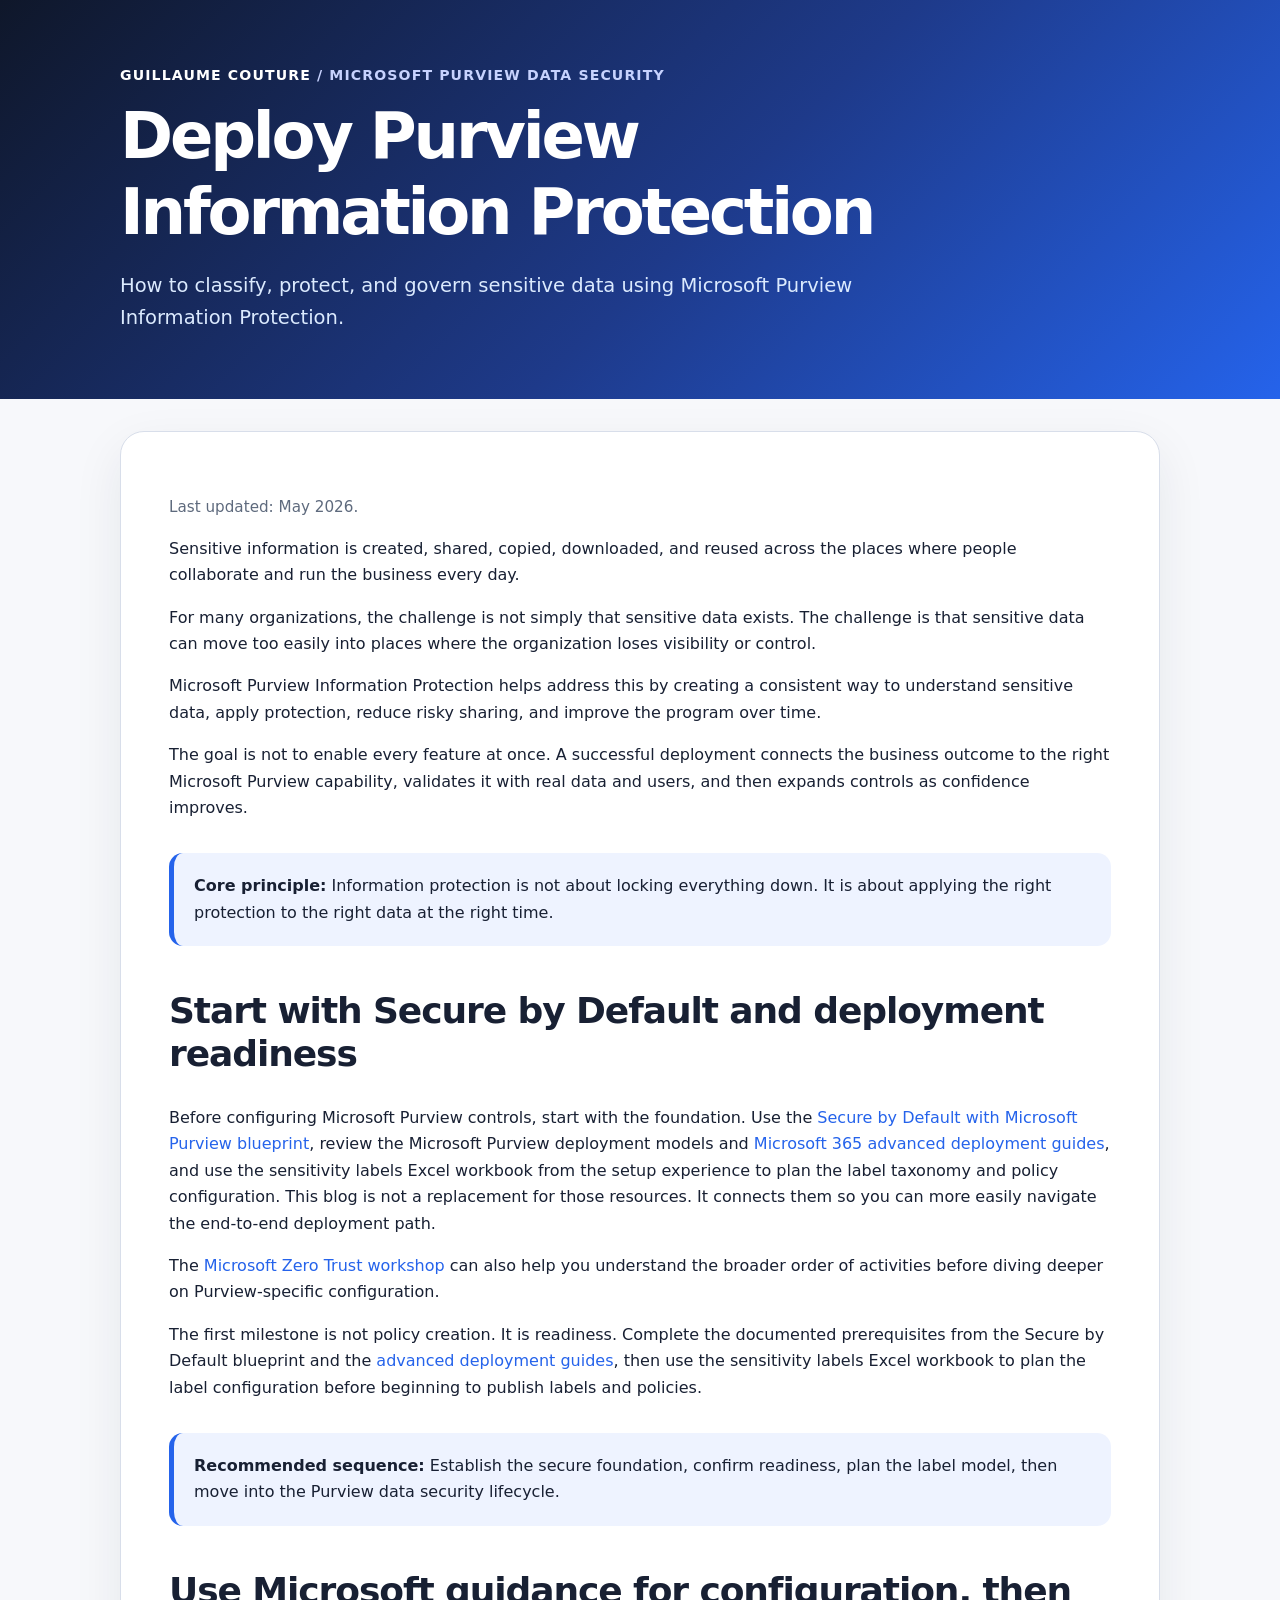
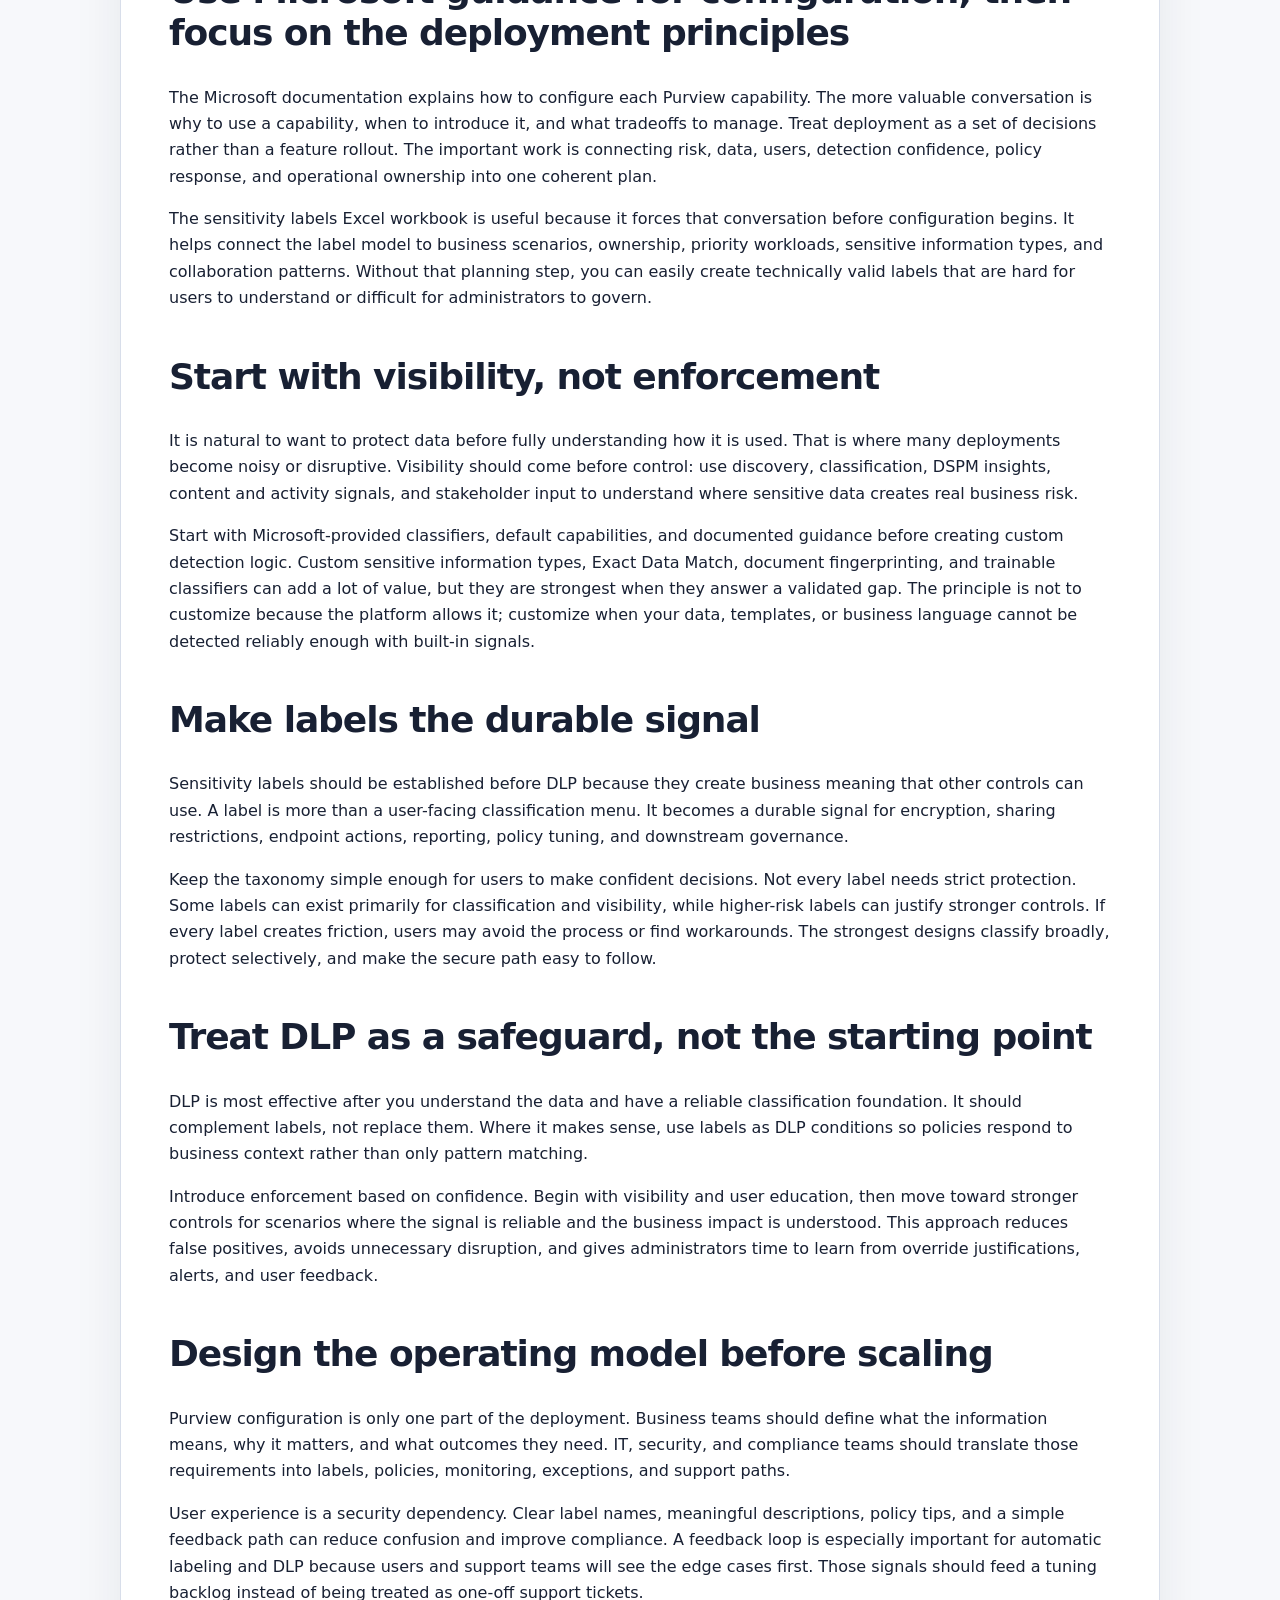
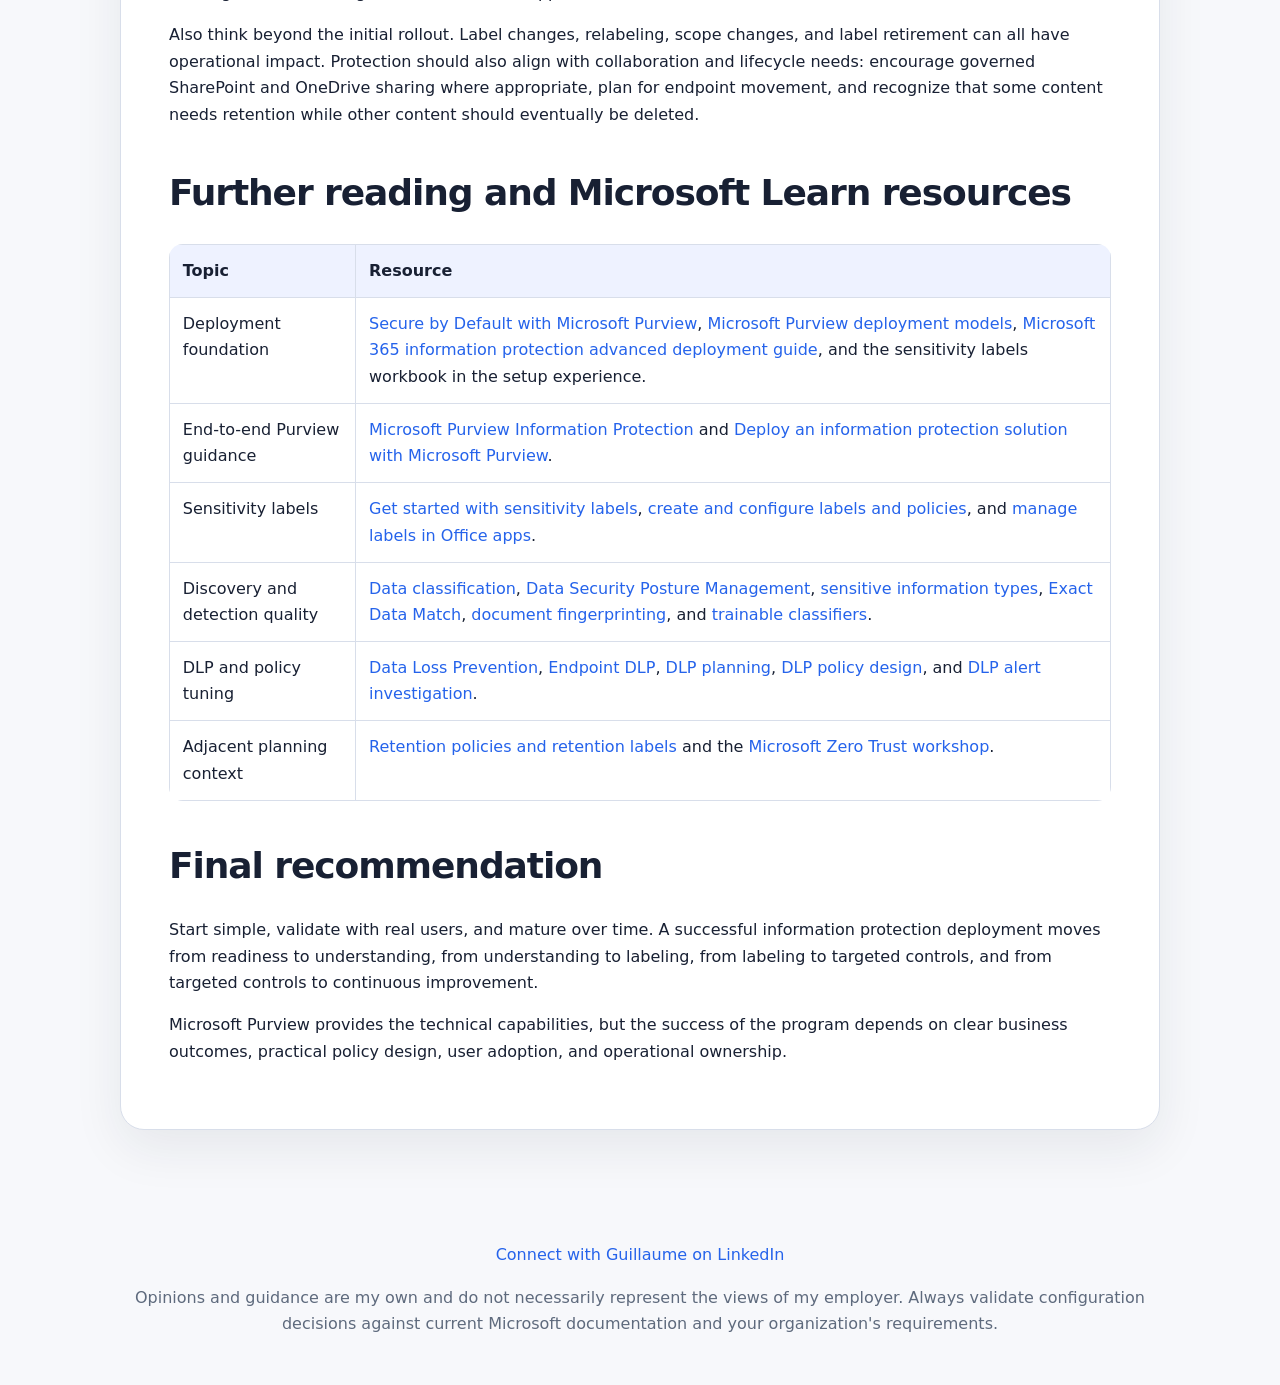
==== posts/deploying-microsoft-purview-information-protection.html @ 08bbe101 "Remove unclear Purview scenario section Co-authored-by: Copilot <223556219+Copilot@users.noreply.git" ====
<!doctype html>
<html lang="en">
  <head>
    <meta charset="utf-8">
    <meta name="viewport" content="width=device-width, initial-scale=1">
    <title>Deploy Purview Information Protection</title>
    <meta name="description" content="How to classify, protect, and govern sensitive data using Microsoft Purview Information Protection.">
    <link rel="stylesheet" href="../assets/site.css">
    <script defer src="../assets/site.js"></script>
    <script type="text/javascript">
      (function(c,l,a,r,i,t,y){
        c[a]=c[a]||function(){(c[a].q=c[a].q||[]).push(arguments)};
        t=l.createElement(r);t.async=1;t.src="https://www.clarity.ms/tag/"+i;
        y=l.getElementsByTagName(r)[0];y.parentNode.insertBefore(t,y);
      })(window, document, "clarity", "script", "wrkumwq9sa");
    </script>
  </head>
  <body>
    <header class="site-header">
      <div class="wrap">
        <p class="eyebrow"><a href="../index.html">Guillaume Couture</a> / Microsoft Purview Data Security</p>
        <h1>Deploy Purview Information Protection</h1>
        <p class="lead">How to classify, protect, and govern sensitive data using Microsoft Purview Information Protection.</p>
      </div>
    </header>

    <main class="main">
      <article class="wrap article">
        <p class="meta">Last updated: May 2026.</p>

        <p>Sensitive information is created, shared, copied, downloaded, and reused across the places where people collaborate and run the business every day.</p>

        <p>For many organizations, the challenge is not simply that sensitive data exists. The challenge is that sensitive data can move too easily into places where the organization loses visibility or control.</p>

        <p>Microsoft Purview Information Protection helps address this by creating a consistent way to understand sensitive data, apply protection, reduce risky sharing, and improve the program over time.</p>

        <p>The goal is not to enable every feature at once. A successful deployment connects the business outcome to the right Microsoft Purview capability, validates it with real data and users, and then expands controls as confidence improves.</p>

        <div class="callout">
          <strong>Core principle:</strong> Information protection is not about locking everything down. It is about applying the right protection to the right data at the right time.
        </div>

        <h2>Start with Secure by Default and deployment readiness</h2>

        <p>Before configuring Microsoft Purview controls, start with the foundation. Use the <a href="https://learn.microsoft.com/en-us/purview/deploymentmodels/depmod-secure-by-default-intro">Secure by Default with Microsoft Purview blueprint</a>, review the Microsoft Purview deployment models and <a href="https://setup.microsoft.com/informationprotectionsetupguide">Microsoft 365 advanced deployment guides</a>, and use the sensitivity labels Excel workbook from the setup experience to plan the label taxonomy and policy configuration. This blog is not a replacement for those resources. It connects them so you can more easily navigate the end-to-end deployment path.</p>

        <p>The <a href="https://zerotrust.microsoft.com/">Microsoft Zero Trust workshop</a> can also help you understand the broader order of activities before diving deeper on Purview-specific configuration.</p>

        <p>The first milestone is not policy creation. It is readiness. Complete the documented prerequisites from the Secure by Default blueprint and the <a href="https://setup.microsoft.com/informationprotectionsetupguide">advanced deployment guides</a>, then use the sensitivity labels Excel workbook to plan the label configuration before beginning to publish labels and policies.</p>

        <div class="callout">
          <strong>Recommended sequence:</strong> Establish the secure foundation, confirm readiness, plan the label model, then move into the Purview data security lifecycle.
        </div>

        <h2>Use Microsoft guidance for configuration, then focus on the deployment principles</h2>

        <p>The Microsoft documentation explains how to configure each Purview capability. The more valuable conversation is why to use a capability, when to introduce it, and what tradeoffs to manage. Treat deployment as a set of decisions rather than a feature rollout. The important work is connecting risk, data, users, detection confidence, policy response, and operational ownership into one coherent plan.</p>

        <p>The sensitivity labels Excel workbook is useful because it forces that conversation before configuration begins. It helps connect the label model to business scenarios, ownership, priority workloads, sensitive information types, and collaboration patterns. Without that planning step, you can easily create technically valid labels that are hard for users to understand or difficult for administrators to govern.</p>

        <h2>Start with visibility, not enforcement</h2>

        <p>It is natural to want to protect data before fully understanding how it is used. That is where many deployments become noisy or disruptive. Visibility should come before control: use discovery, classification, DSPM insights, content and activity signals, and stakeholder input to understand where sensitive data creates real business risk.</p>

        <p>Start with Microsoft-provided classifiers, default capabilities, and documented guidance before creating custom detection logic. Custom sensitive information types, Exact Data Match, document fingerprinting, and trainable classifiers can add a lot of value, but they are strongest when they answer a validated gap. The principle is not to customize because the platform allows it; customize when your data, templates, or business language cannot be detected reliably enough with built-in signals.</p>

        <h2>Make labels the durable signal</h2>

        <p>Sensitivity labels should be established before DLP because they create business meaning that other controls can use. A label is more than a user-facing classification menu. It becomes a durable signal for encryption, sharing restrictions, endpoint actions, reporting, policy tuning, and downstream governance.</p>

        <p>Keep the taxonomy simple enough for users to make confident decisions. Not every label needs strict protection. Some labels can exist primarily for classification and visibility, while higher-risk labels can justify stronger controls. If every label creates friction, users may avoid the process or find workarounds. The strongest designs classify broadly, protect selectively, and make the secure path easy to follow.</p>

        <h2>Treat DLP as a safeguard, not the starting point</h2>

        <p>DLP is most effective after you understand the data and have a reliable classification foundation. It should complement labels, not replace them. Where it makes sense, use labels as DLP conditions so policies respond to business context rather than only pattern matching.</p>

        <p>Introduce enforcement based on confidence. Begin with visibility and user education, then move toward stronger controls for scenarios where the signal is reliable and the business impact is understood. This approach reduces false positives, avoids unnecessary disruption, and gives administrators time to learn from override justifications, alerts, and user feedback.</p>

        <h2>Design the operating model before scaling</h2>

        <p>Purview configuration is only one part of the deployment. Business teams should define what the information means, why it matters, and what outcomes they need. IT, security, and compliance teams should translate those requirements into labels, policies, monitoring, exceptions, and support paths.</p>

        <p>User experience is a security dependency. Clear label names, meaningful descriptions, policy tips, and a simple feedback path can reduce confusion and improve compliance. A feedback loop is especially important for automatic labeling and DLP because users and support teams will see the edge cases first. Those signals should feed a tuning backlog instead of being treated as one-off support tickets.</p>

        <p>Also think beyond the initial rollout. Label changes, relabeling, scope changes, and label retirement can all have operational impact. Protection should also align with collaboration and lifecycle needs: encourage governed SharePoint and OneDrive sharing where appropriate, plan for endpoint movement, and recognize that some content needs retention while other content should eventually be deleted.</p>

        <h2>Further reading and Microsoft Learn resources</h2>

        <table>
          <thead>
            <tr>
              <th>Topic</th>
              <th>Resource</th>
            </tr>
          </thead>
          <tbody>
            <tr>
              <td>Deployment foundation</td>
              <td><a href="https://learn.microsoft.com/en-us/purview/deploymentmodels/depmod-secure-by-default-intro">Secure by Default with Microsoft Purview</a>, <a href="https://learn.microsoft.com/en-us/purview/deploymentmodels/">Microsoft Purview deployment models</a>, <a href="https://setup.microsoft.com/informationprotectionsetupguide">Microsoft 365 information protection advanced deployment guide</a>, and the sensitivity labels workbook in the setup experience.</td>
            </tr>
            <tr>
              <td>End-to-end Purview guidance</td>
              <td><a href="https://learn.microsoft.com/en-us/purview/information-protection">Microsoft Purview Information Protection</a> and <a href="https://learn.microsoft.com/en-us/purview/information-protection-solution">Deploy an information protection solution with Microsoft Purview</a>.</td>
            </tr>
            <tr>
              <td>Sensitivity labels</td>
              <td><a href="https://learn.microsoft.com/en-us/purview/get-started-with-sensitivity-labels">Get started with sensitivity labels</a>, <a href="https://learn.microsoft.com/en-us/purview/create-sensitivity-labels">create and configure labels and policies</a>, and <a href="https://learn.microsoft.com/en-us/purview/sensitivity-labels-office-apps">manage labels in Office apps</a>.</td>
            </tr>
            <tr>
              <td>Discovery and detection quality</td>
              <td><a href="https://learn.microsoft.com/en-us/purview/data-classification-overview">Data classification</a>, <a href="https://learn.microsoft.com/en-us/purview/data-security-posture-management-learn-about">Data Security Posture Management</a>, <a href="https://learn.microsoft.com/en-us/purview/sit-sensitive-information-type-learn-about">sensitive information types</a>, <a href="https://learn.microsoft.com/en-us/purview/sit-learn-about-exact-data-match-based-sits">Exact Data Match</a>, <a href="https://learn.microsoft.com/en-us/purview/sit-document-fingerprinting">document fingerprinting</a>, and <a href="https://learn.microsoft.com/en-us/purview/trainable-classifiers-learn-about">trainable classifiers</a>.</td>
            </tr>
            <tr>
              <td>DLP and policy tuning</td>
              <td><a href="https://learn.microsoft.com/en-us/purview/dlp-learn-about-dlp">Data Loss Prevention</a>, <a href="https://learn.microsoft.com/en-us/purview/endpoint-dlp-learn-about">Endpoint DLP</a>, <a href="https://learn.microsoft.com/en-us/purview/dlp-overview-plan-for-dlp">DLP planning</a>, <a href="https://learn.microsoft.com/en-us/purview/dlp-policy-design">DLP policy design</a>, and <a href="https://learn.microsoft.com/en-us/purview/dlp-alert-investigation-learn">DLP alert investigation</a>.</td>
            </tr>
            <tr>
              <td>Adjacent planning context</td>
              <td><a href="https://learn.microsoft.com/en-us/purview/retention">Retention policies and retention labels</a> and the <a href="https://zerotrust.microsoft.com/">Microsoft Zero Trust workshop</a>.</td>
            </tr>
          </tbody>
        </table>

        <h2>Final recommendation</h2>

        <p>Start simple, validate with real users, and mature over time. A successful information protection deployment moves from readiness to understanding, from understanding to labeling, from labeling to targeted controls, and from targeted controls to continuous improvement.</p>

        <p>Microsoft Purview provides the technical capabilities, but the success of the program depends on clear business outcomes, practical policy design, user adoption, and operational ownership.</p>
      </article>
    </main>

    <footer class="site-footer">
      <div class="wrap">
        <p><a href="https://aka.ms/Guillaume">Connect with Guillaume on LinkedIn</a></p>
        <p>Opinions and guidance are my own and do not necessarily represent the views of my employer. Always validate configuration decisions against current Microsoft documentation and your organization's requirements.</p>
      </div>
    </footer>
  </body>
</html>
---- assets/site.css ----
:root {
  color-scheme: light;
  --bg: #f7f8fb;
  --surface: #ffffff;
  --surface-soft: #eef3ff;
  --text: #182033;
  --muted: #5e6a7d;
  --brand: #2563eb;
  --brand-dark: #1e40af;
  --border: #d8deea;
  --code: #0f172a;
  --shadow: 0 18px 50px rgba(24, 32, 51, 0.08);
}

* {
  box-sizing: border-box;
}

body {
  margin: 0;
  background: var(--bg);
  color: var(--text);
  font-family: "Segoe UI", system-ui, -apple-system, BlinkMacSystemFont, sans-serif;
  line-height: 1.65;
}

a {
  color: var(--brand);
  text-decoration: none;
}

a:hover {
  color: var(--brand-dark);
  text-decoration: underline;
}

.site-header {
  background: linear-gradient(135deg, #0f172a 0%, #1e3a8a 55%, #2563eb 100%);
  color: #ffffff;
  padding: 4rem 1.5rem;
}

.site-header a {
  color: #ffffff;
}

.wrap {
  max-width: 1040px;
  margin: 0 auto;
  width: 100%;
}

.eyebrow {
  margin: 0 0 0.75rem;
  color: #c7d2fe;
  font-size: 0.88rem;
  font-weight: 700;
  letter-spacing: 0.08em;
  text-transform: uppercase;
}

h1,
h2,
h3 {
  line-height: 1.18;
}

h1 {
  max-width: 860px;
  margin: 0;
  font-size: clamp(2.25rem, 5vw, 4.6rem);
  letter-spacing: -0.05em;
}

h2 {
  margin-top: 2.75rem;
  font-size: clamp(1.65rem, 3vw, 2.25rem);
  letter-spacing: -0.03em;
}

h3 {
  margin-top: 2rem;
  font-size: 1.3rem;
}

.lead {
  max-width: 820px;
  margin: 1.25rem 0 0;
  color: #dbeafe;
  font-size: 1.22rem;
}

.nav {
  display: flex;
  gap: 1rem;
  margin-top: 2rem;
  flex-wrap: wrap;
}

.button {
  display: inline-flex;
  align-items: center;
  border: 1px solid rgba(255, 255, 255, 0.4);
  border-radius: 999px;
  padding: 0.75rem 1rem;
  background: rgba(255, 255, 255, 0.12);
  color: #ffffff;
  font-weight: 700;
}

.main {
  padding: 2rem 1.5rem 4rem;
}

.card {
  margin: -3.25rem auto 2rem;
  padding: 2rem;
  background: var(--surface);
  border: 1px solid var(--border);
  border-radius: 24px;
  box-shadow: var(--shadow);
}

.post-card {
  display: grid;
  gap: 1rem;
}

.meta {
  color: var(--muted);
  font-size: 0.95rem;
}

.article {
  background: var(--surface);
  border: 1px solid var(--border);
  border-radius: 24px;
  box-shadow: var(--shadow);
  padding: clamp(1.25rem, 4vw, 3rem);
}

.article h1 {
  color: var(--text);
  font-size: clamp(2rem, 4vw, 3.4rem);
}

.article .lead {
  color: var(--muted);
}

.callout {
  margin: 2rem 0;
  padding: 1.25rem;
  border-left: 5px solid var(--brand);
  background: var(--surface-soft);
  border-radius: 14px;
}

table {
  width: 100%;
  border-collapse: collapse;
  margin: 1.5rem 0;
  overflow: hidden;
  border-radius: 14px;
}

th,
td {
  border: 1px solid var(--border);
  padding: 0.8rem;
  text-align: left;
  vertical-align: top;
}

th {
  background: #eef2ff;
}

code {
  color: var(--code);
  background: #eef2ff;
  border-radius: 6px;
  padding: 0.15rem 0.35rem;
}

.site-footer {
  padding: 2rem 1.5rem;
  color: var(--muted);
  text-align: center;
}

@media (max-width: 720px) {
  body {
    line-height: 1.55;
  }

  .site-header {
    padding: 2.75rem 1rem;
  }

  .main {
    padding: 1rem 0.75rem 3rem;
  }

  .article {
    border-radius: 18px;
  }

  .lead {
    font-size: 1.08rem;
  }

  .card {
    margin-top: -2rem;
    padding: 1.25rem;
  }

  table {
    display: block;
    border-collapse: separate;
    border-spacing: 0;
  }

  thead {
    display: none;
  }

  tbody,
  tr,
  th,
  td {
    display: block;
    width: 100%;
  }

  tr {
    margin: 0 0 1rem;
    border: 1px solid var(--border);
    border-radius: 14px;
    overflow: hidden;
    background: var(--surface);
  }

  td {
    border: 0;
    border-bottom: 1px solid var(--border);
    padding: 0.85rem 1rem;
  }

  td:last-child {
    border-bottom: 0;
  }

  td::before {
    display: block;
    margin-bottom: 0.3rem;
    color: var(--muted);
    content: attr(data-label);
    font-size: 0.78rem;
    font-weight: 700;
    letter-spacing: 0.04em;
    text-transform: uppercase;
  }

  td[data-label=""]::before {
    display: none;
  }
}

@media (max-width: 480px) {
  .site-header {
    padding: 2.25rem 0.9rem;
  }

  .article {
    padding: 1rem;
  }

  .callout {
    padding: 1rem;
  }

  h2 {
    margin-top: 2.1rem;
  }
}
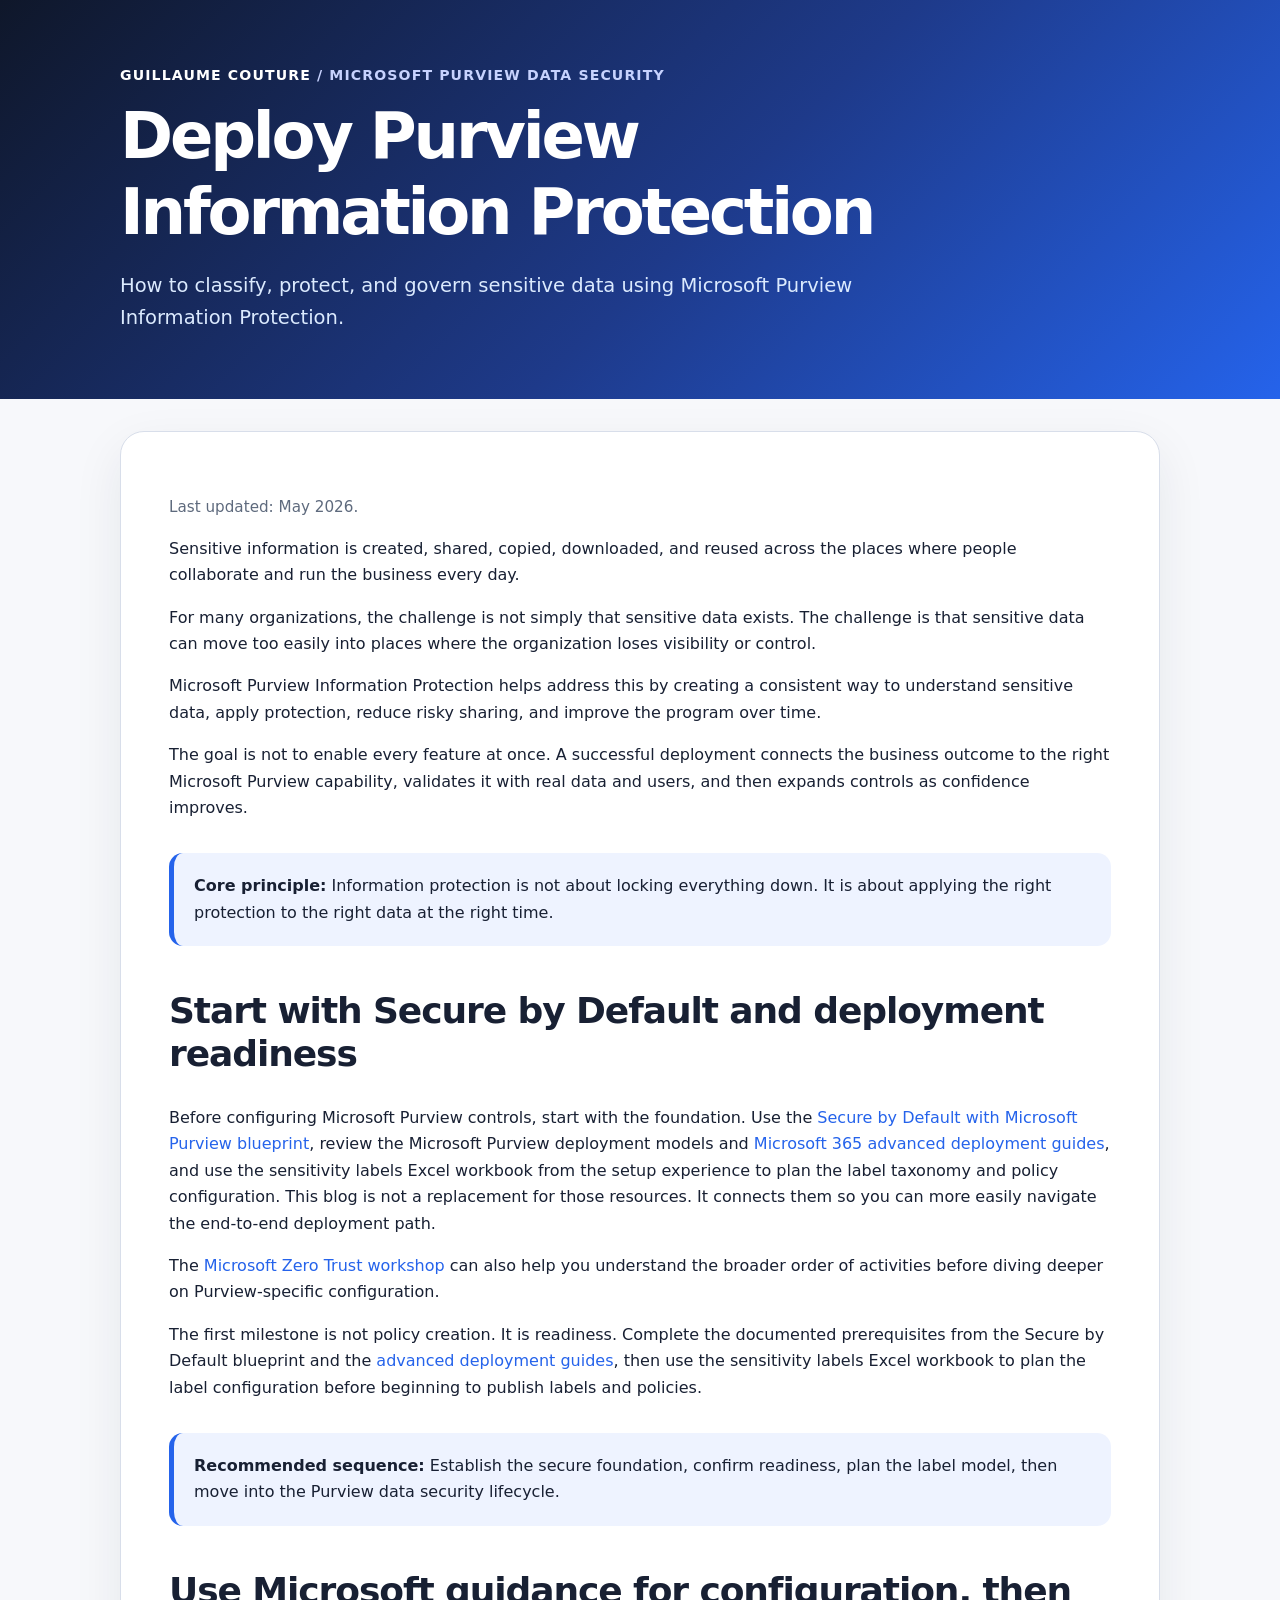
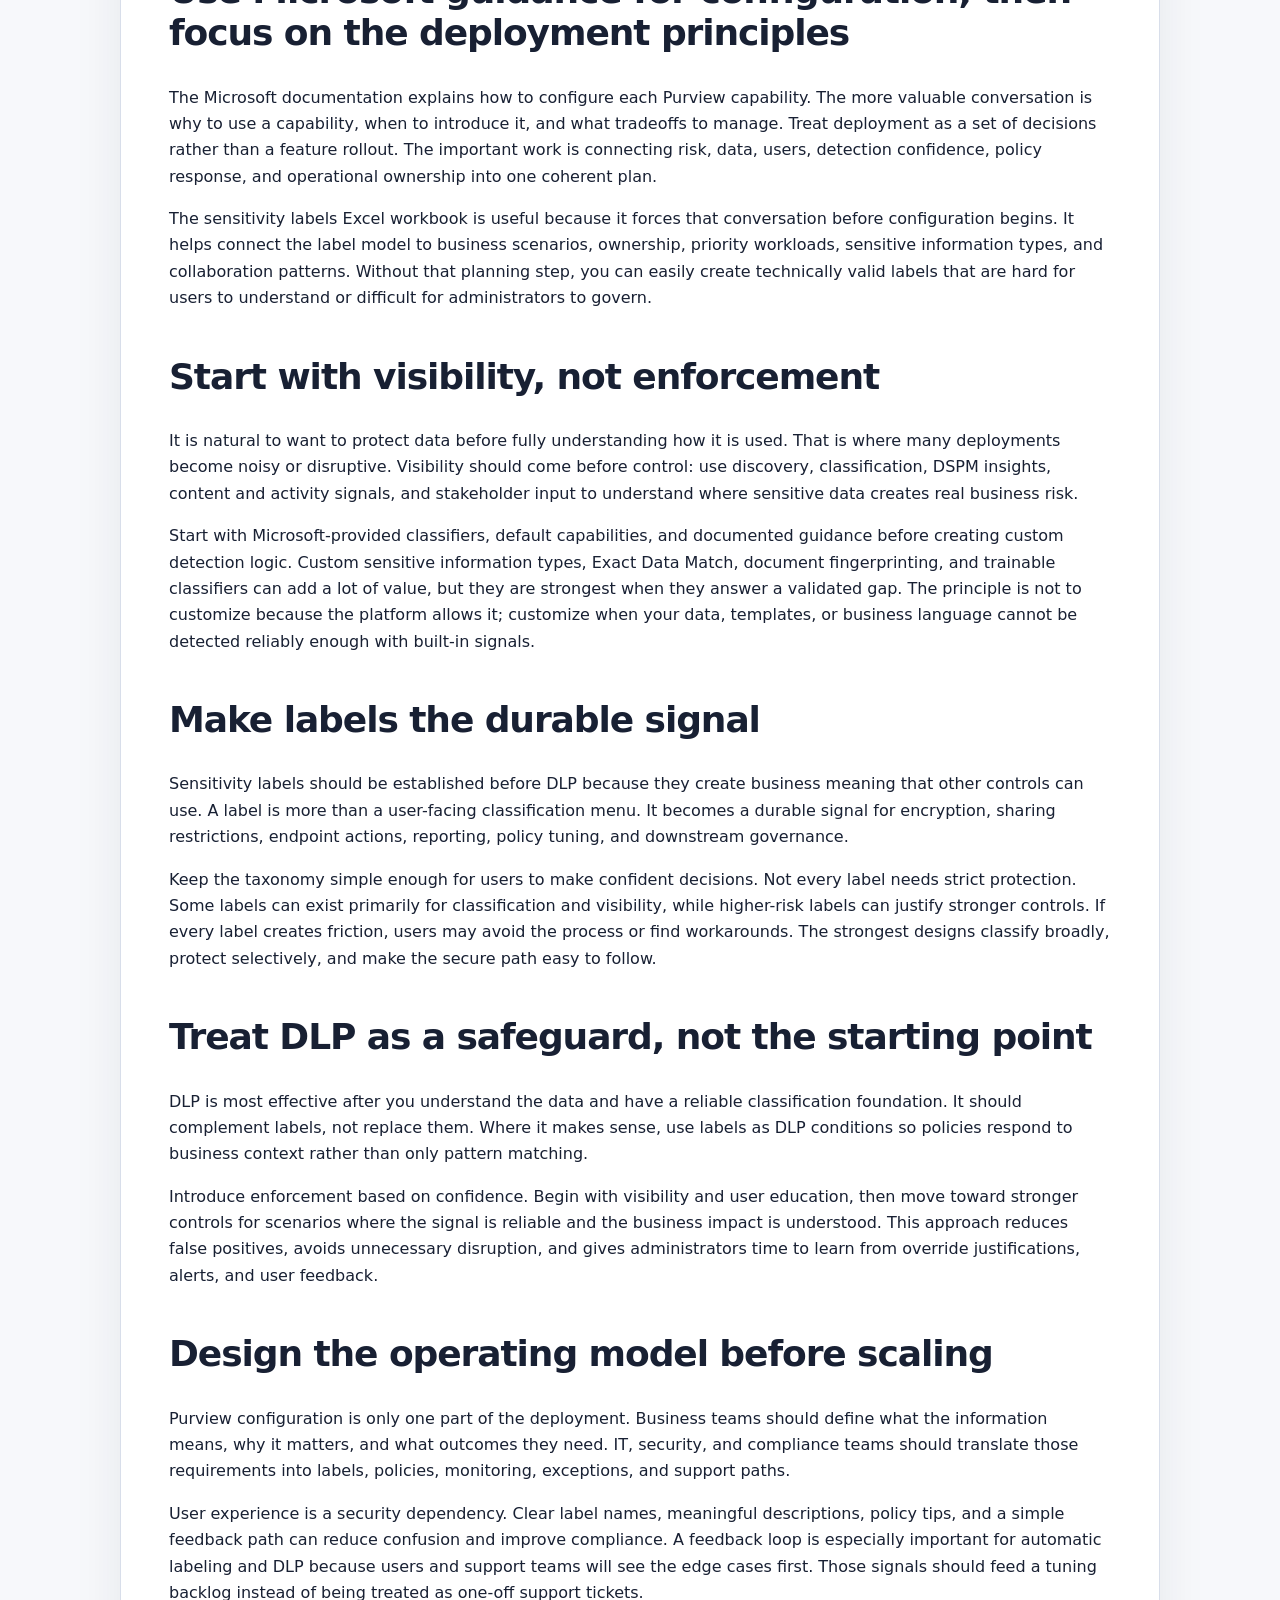
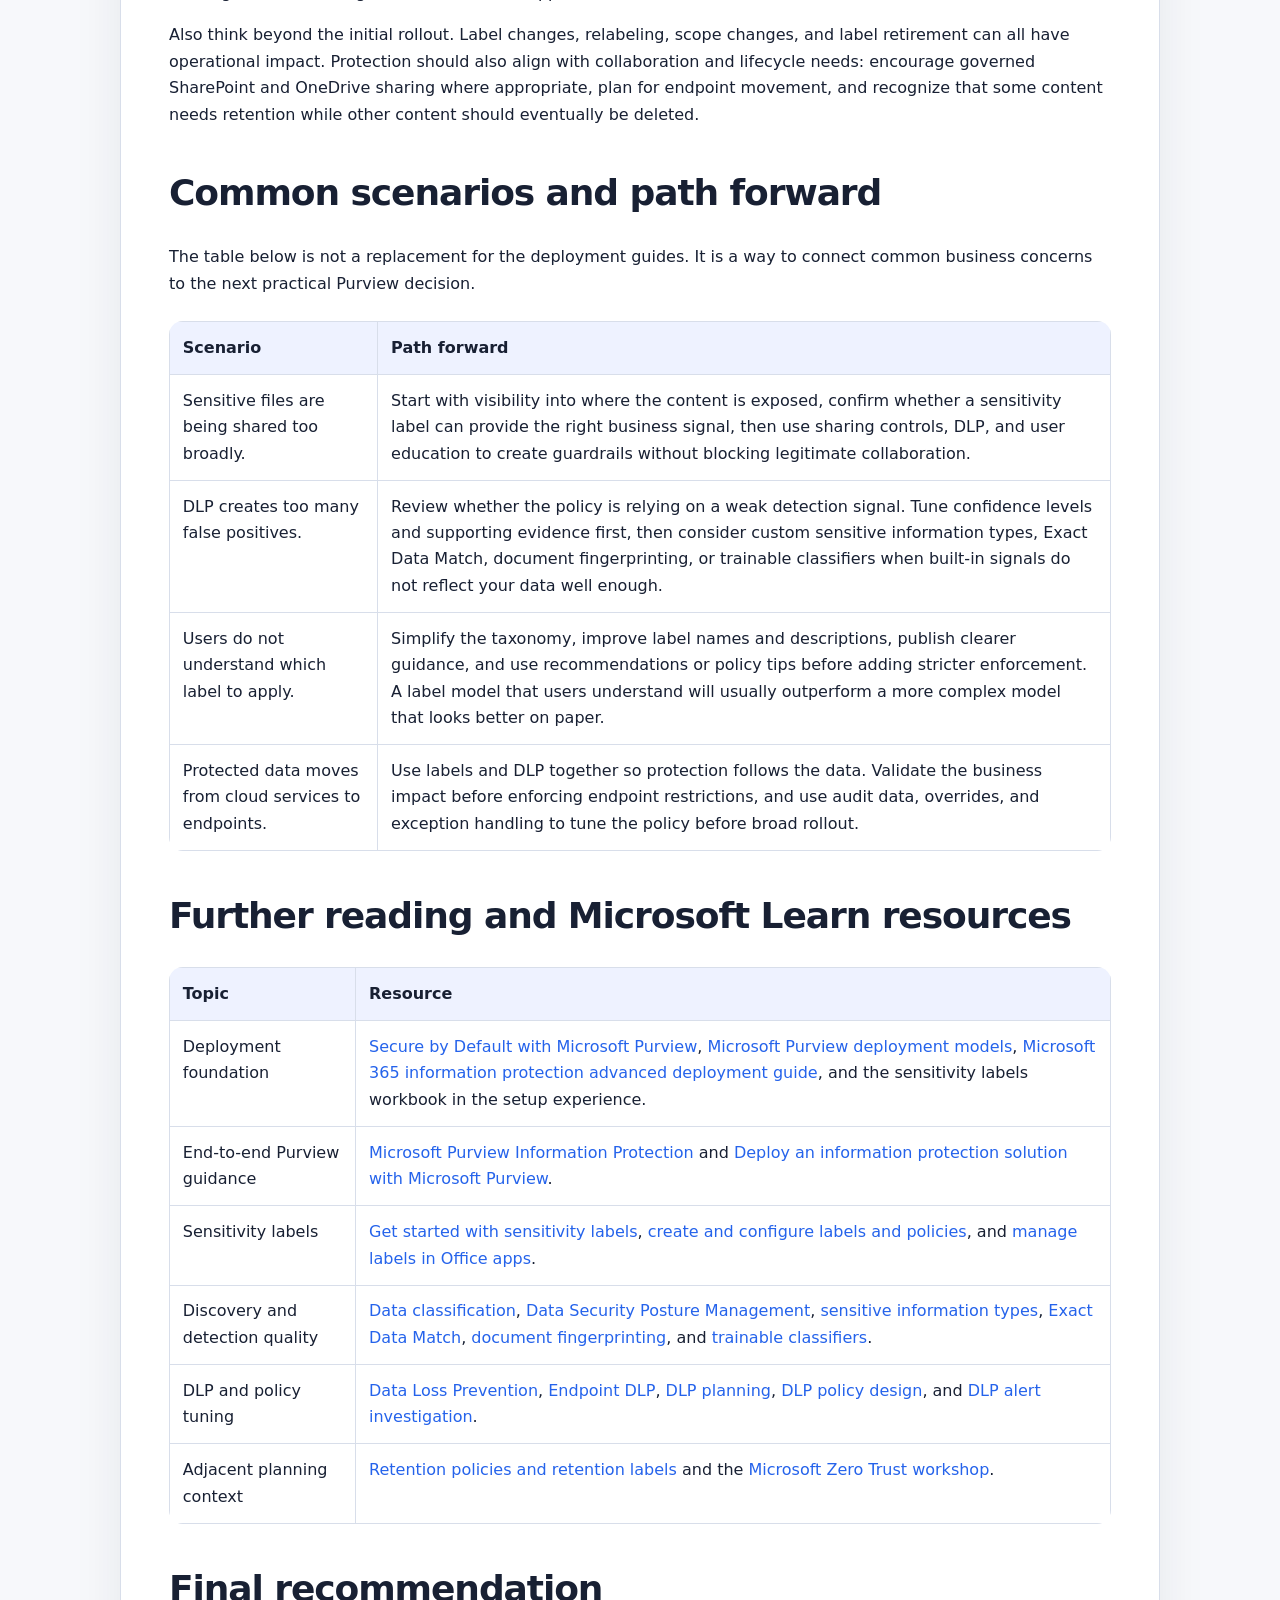
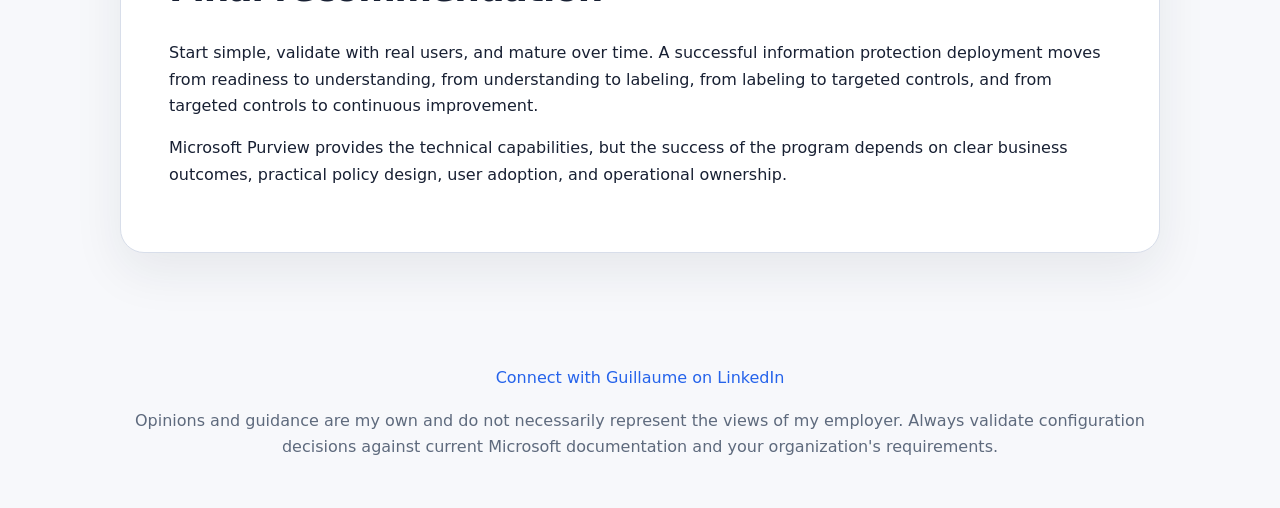
==== commit 7e299caf: "Add Purview scenario path table Co-authored-by: Copilot <223556219+Copilot@users.noreply.github.com>" ====
--- a/posts/deploying-microsoft-purview-information-protection.html
+++ b/posts/deploying-microsoft-purview-information-protection.html
@@ -84,6 +84,37 @@
 
         <p>Also think beyond the initial rollout. Label changes, relabeling, scope changes, and label retirement can all have operational impact. Protection should also align with collaboration and lifecycle needs: encourage governed SharePoint and OneDrive sharing where appropriate, plan for endpoint movement, and recognize that some content needs retention while other content should eventually be deleted.</p>
 
+        <h2>Common scenarios and path forward</h2>
+
+        <p>The table below is not a replacement for the deployment guides. It is a way to connect common business concerns to the next practical Purview decision.</p>
+
+        <table>
+          <thead>
+            <tr>
+              <th>Scenario</th>
+              <th>Path forward</th>
+            </tr>
+          </thead>
+          <tbody>
+            <tr>
+              <td>Sensitive files are being shared too broadly.</td>
+              <td>Start with visibility into where the content is exposed, confirm whether a sensitivity label can provide the right business signal, then use sharing controls, DLP, and user education to create guardrails without blocking legitimate collaboration.</td>
+            </tr>
+            <tr>
+              <td>DLP creates too many false positives.</td>
+              <td>Review whether the policy is relying on a weak detection signal. Tune confidence levels and supporting evidence first, then consider custom sensitive information types, Exact Data Match, document fingerprinting, or trainable classifiers when built-in signals do not reflect your data well enough.</td>
+            </tr>
+            <tr>
+              <td>Users do not understand which label to apply.</td>
+              <td>Simplify the taxonomy, improve label names and descriptions, publish clearer guidance, and use recommendations or policy tips before adding stricter enforcement. A label model that users understand will usually outperform a more complex model that looks better on paper.</td>
+            </tr>
+            <tr>
+              <td>Protected data moves from cloud services to endpoints.</td>
+              <td>Use labels and DLP together so protection follows the data. Validate the business impact before enforcing endpoint restrictions, and use audit data, overrides, and exception handling to tune the policy before broad rollout.</td>
+            </tr>
+          </tbody>
+        </table>
+
         <h2>Further reading and Microsoft Learn resources</h2>
 
         <table>
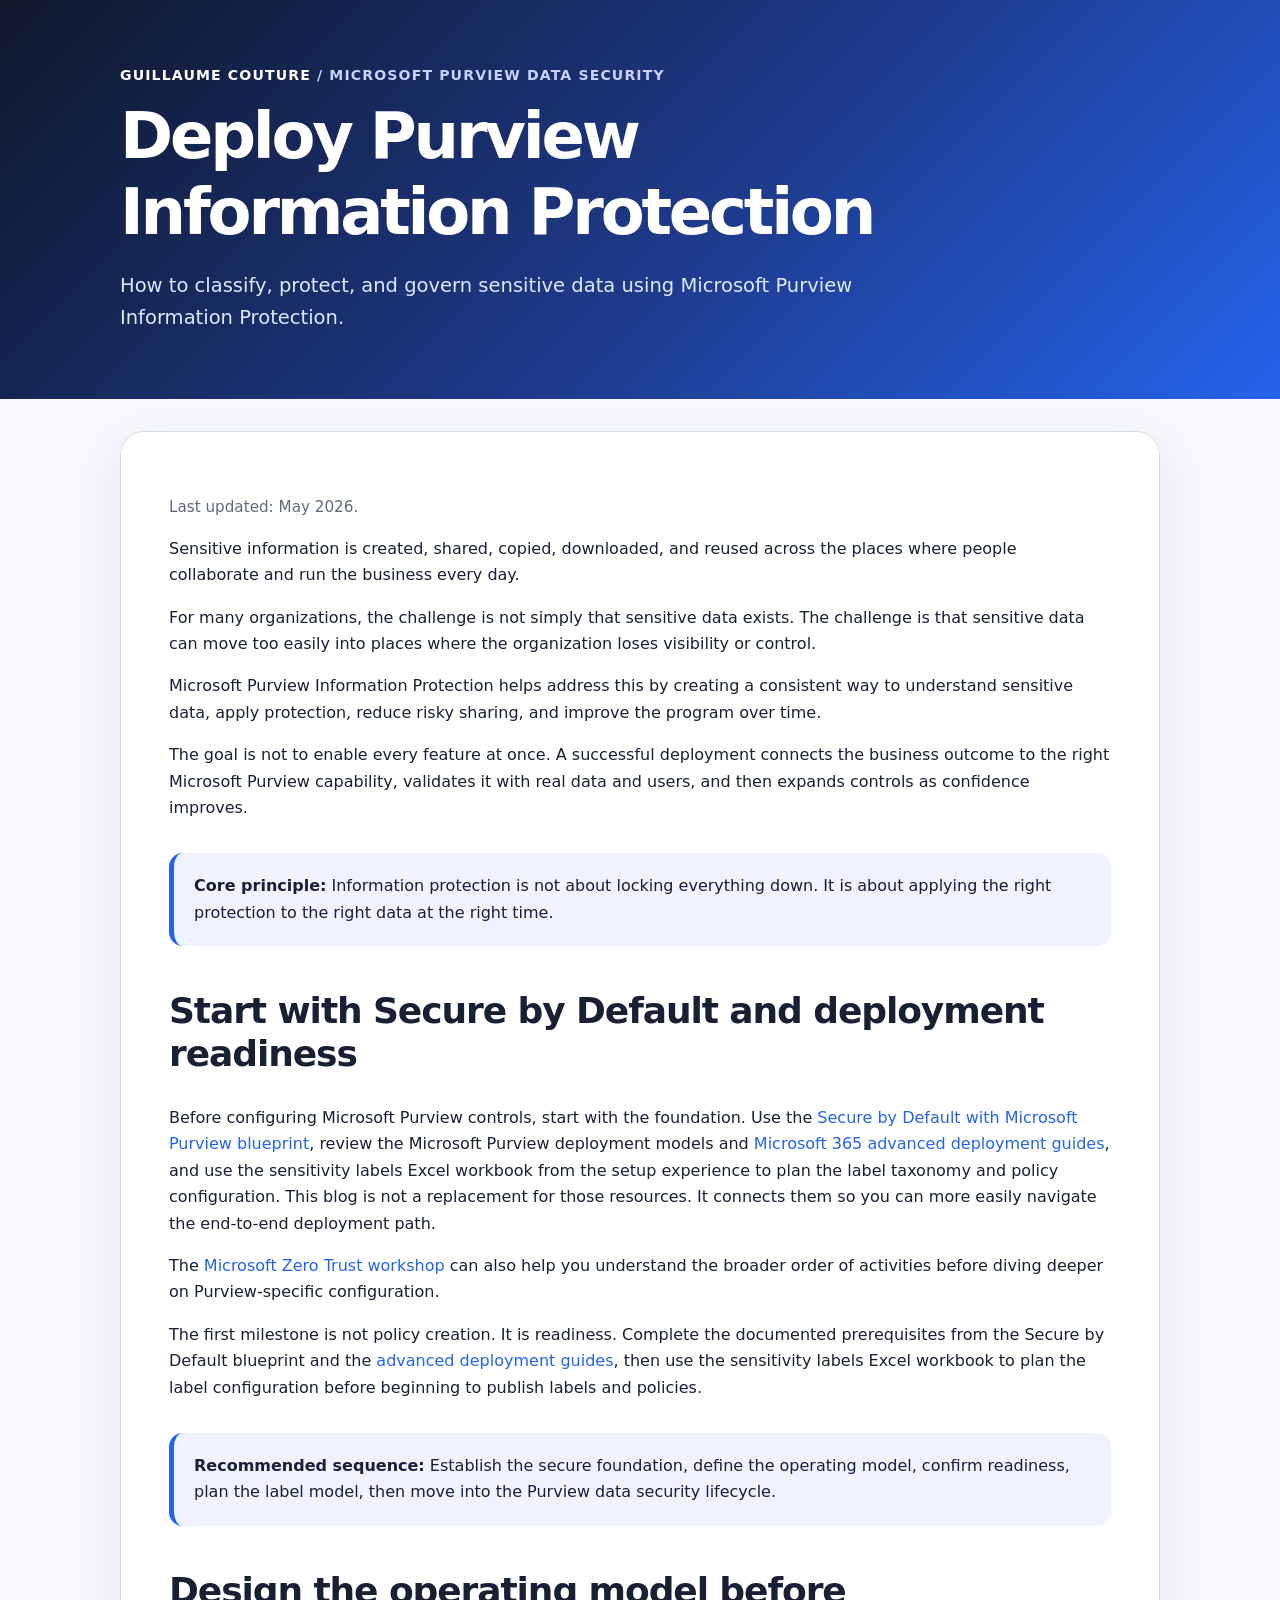
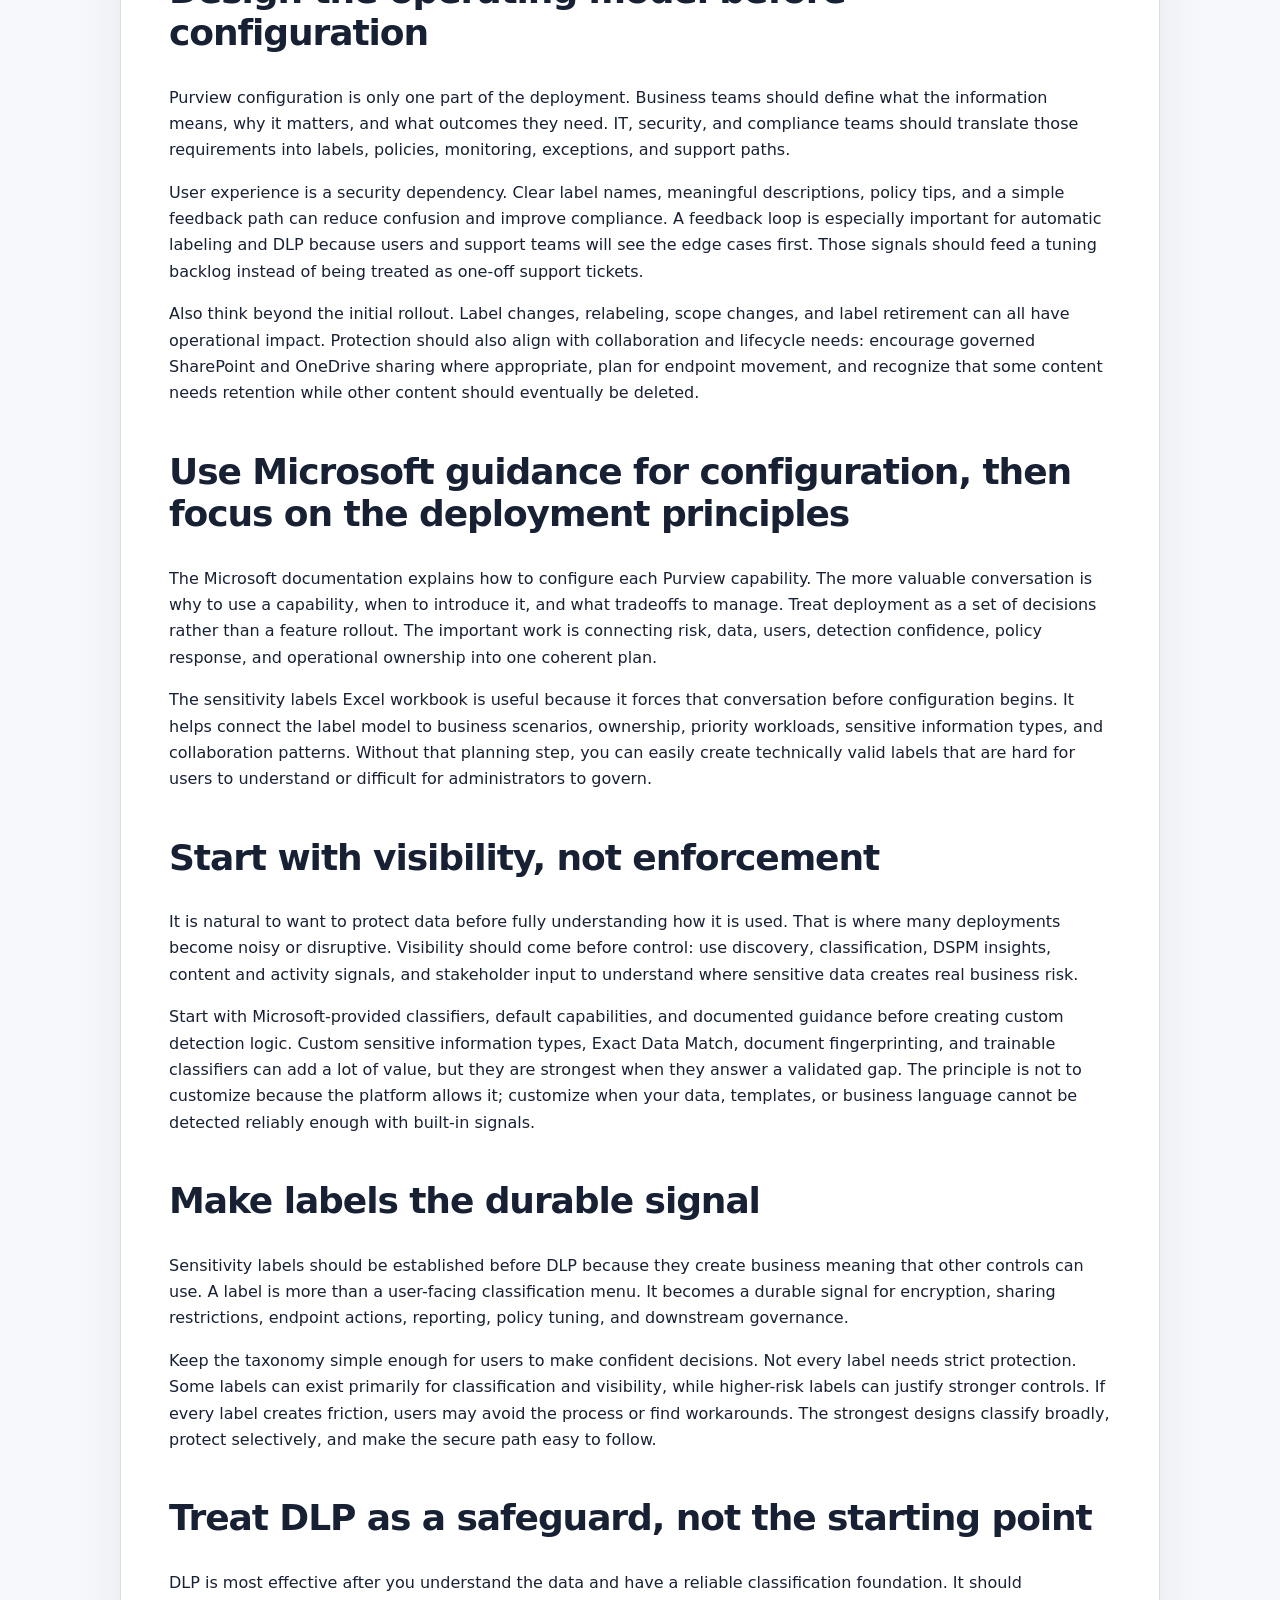
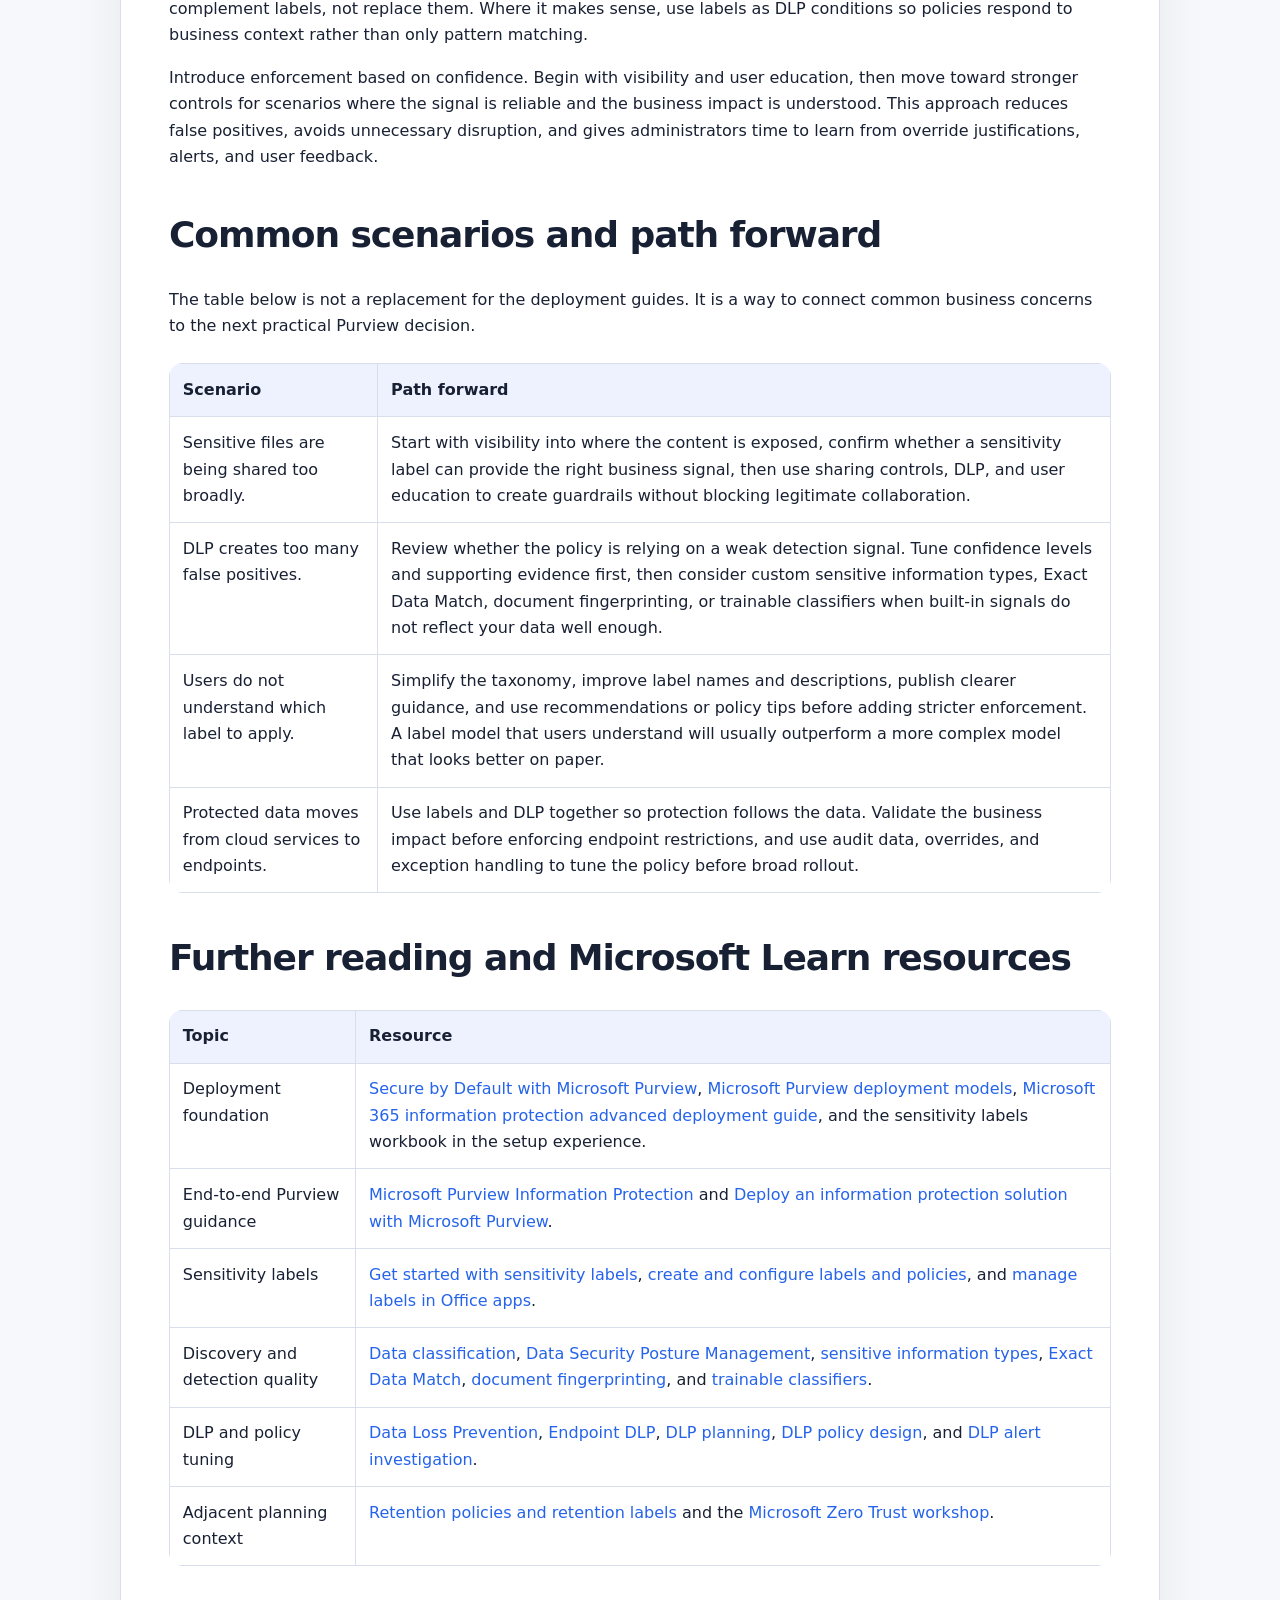
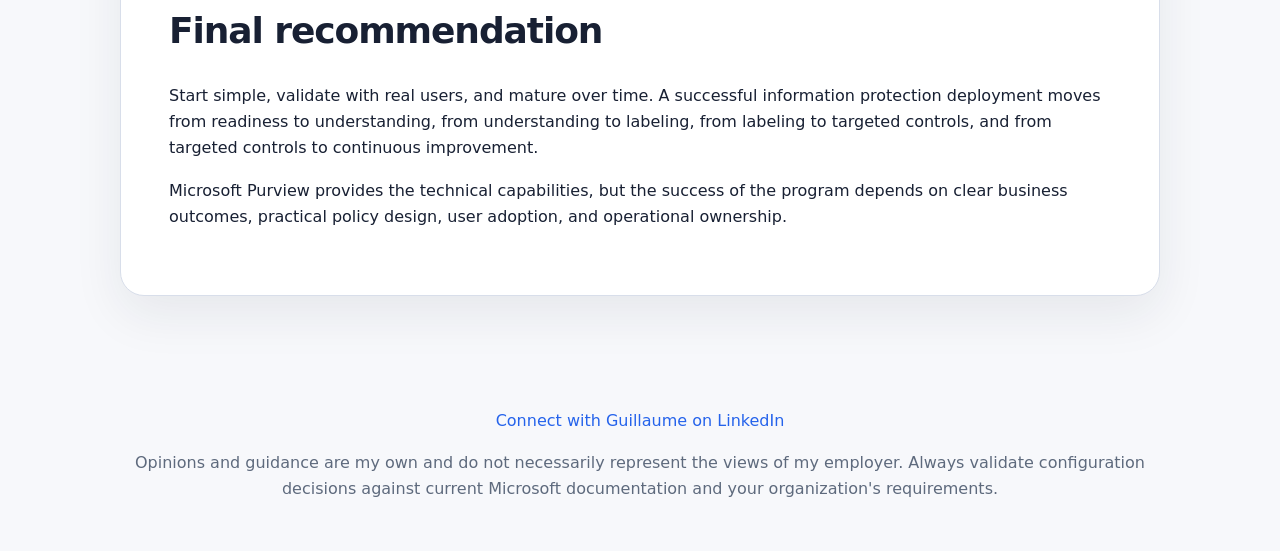
==== commit abf929a6: "Move Purview operating model earlier Co-authored-by: Copilot <223556219+Copilot@users.noreply.github" ====
--- a/posts/deploying-microsoft-purview-information-protection.html
+++ b/posts/deploying-microsoft-purview-information-protection.html
@@ -49,8 +49,16 @@
         <p>The first milestone is not policy creation. It is readiness. Complete the documented prerequisites from the Secure by Default blueprint and the <a href="https://setup.microsoft.com/informationprotectionsetupguide">advanced deployment guides</a>, then use the sensitivity labels Excel workbook to plan the label configuration before beginning to publish labels and policies.</p>
 
         <div class="callout">
-          <strong>Recommended sequence:</strong> Establish the secure foundation, confirm readiness, plan the label model, then move into the Purview data security lifecycle.
+          <strong>Recommended sequence:</strong> Establish the secure foundation, define the operating model, confirm readiness, plan the label model, then move into the Purview data security lifecycle.
         </div>
+
+        <h2>Design the operating model before configuration</h2>
+
+        <p>Purview configuration is only one part of the deployment. Business teams should define what the information means, why it matters, and what outcomes they need. IT, security, and compliance teams should translate those requirements into labels, policies, monitoring, exceptions, and support paths.</p>
+
+        <p>User experience is a security dependency. Clear label names, meaningful descriptions, policy tips, and a simple feedback path can reduce confusion and improve compliance. A feedback loop is especially important for automatic labeling and DLP because users and support teams will see the edge cases first. Those signals should feed a tuning backlog instead of being treated as one-off support tickets.</p>
+
+        <p>Also think beyond the initial rollout. Label changes, relabeling, scope changes, and label retirement can all have operational impact. Protection should also align with collaboration and lifecycle needs: encourage governed SharePoint and OneDrive sharing where appropriate, plan for endpoint movement, and recognize that some content needs retention while other content should eventually be deleted.</p>
 
         <h2>Use Microsoft guidance for configuration, then focus on the deployment principles</h2>
 
@@ -75,14 +83,6 @@
         <p>DLP is most effective after you understand the data and have a reliable classification foundation. It should complement labels, not replace them. Where it makes sense, use labels as DLP conditions so policies respond to business context rather than only pattern matching.</p>
 
         <p>Introduce enforcement based on confidence. Begin with visibility and user education, then move toward stronger controls for scenarios where the signal is reliable and the business impact is understood. This approach reduces false positives, avoids unnecessary disruption, and gives administrators time to learn from override justifications, alerts, and user feedback.</p>
-
-        <h2>Design the operating model before scaling</h2>
-
-        <p>Purview configuration is only one part of the deployment. Business teams should define what the information means, why it matters, and what outcomes they need. IT, security, and compliance teams should translate those requirements into labels, policies, monitoring, exceptions, and support paths.</p>
-
-        <p>User experience is a security dependency. Clear label names, meaningful descriptions, policy tips, and a simple feedback path can reduce confusion and improve compliance. A feedback loop is especially important for automatic labeling and DLP because users and support teams will see the edge cases first. Those signals should feed a tuning backlog instead of being treated as one-off support tickets.</p>
-
-        <p>Also think beyond the initial rollout. Label changes, relabeling, scope changes, and label retirement can all have operational impact. Protection should also align with collaboration and lifecycle needs: encourage governed SharePoint and OneDrive sharing where appropriate, plan for endpoint movement, and recognize that some content needs retention while other content should eventually be deleted.</p>
 
         <h2>Common scenarios and path forward</h2>
 
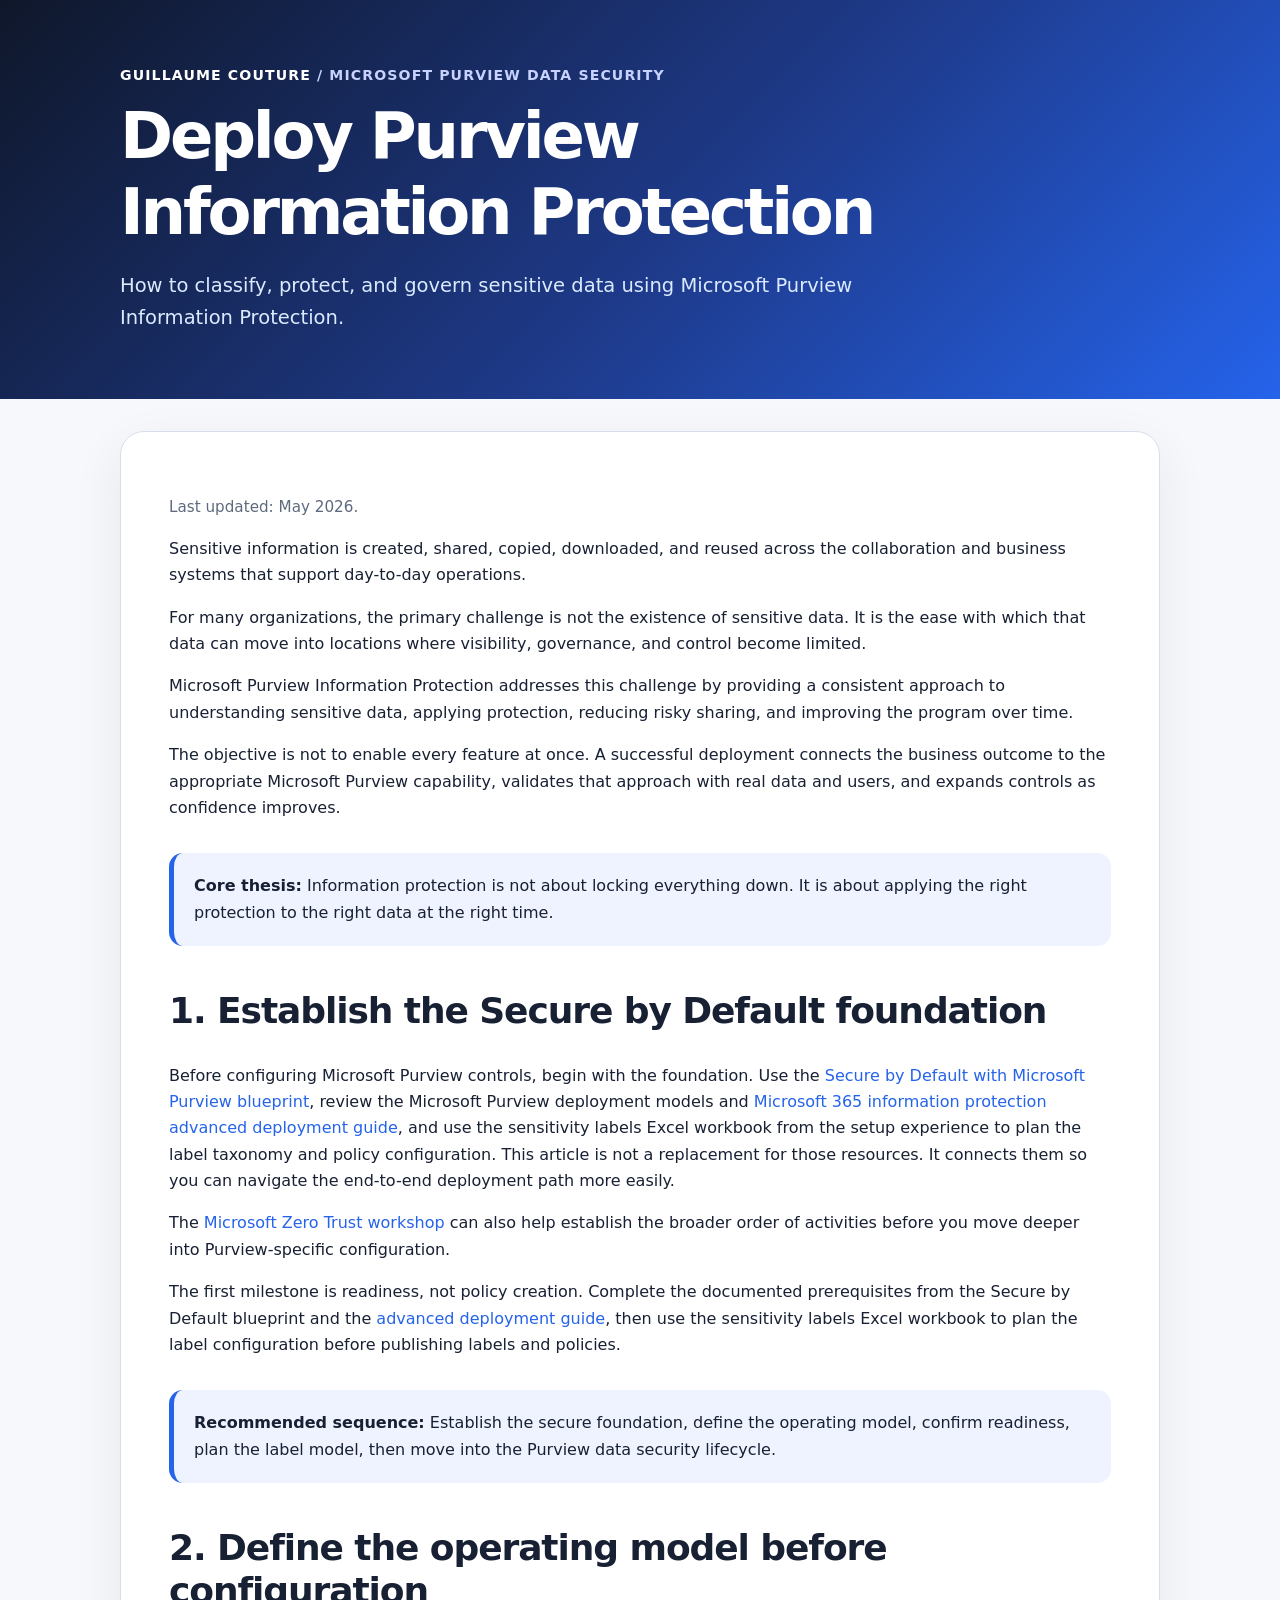
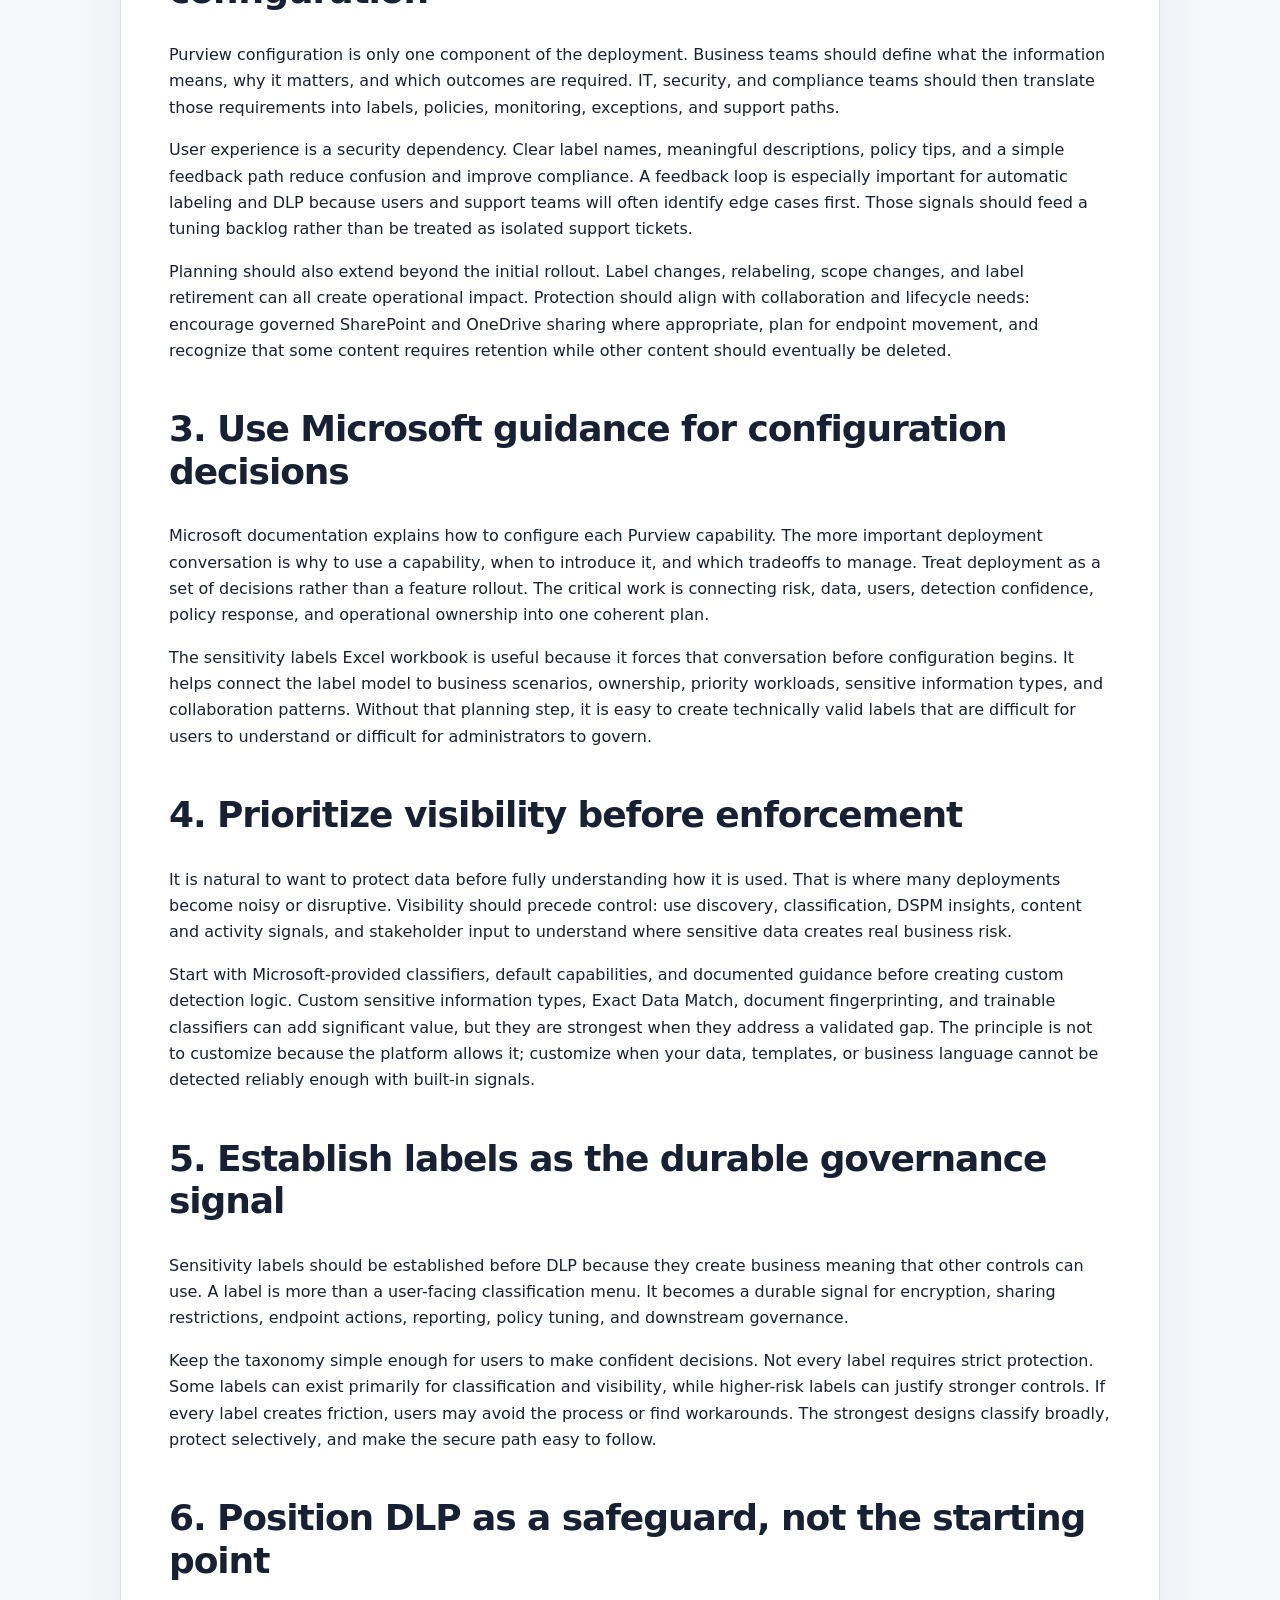
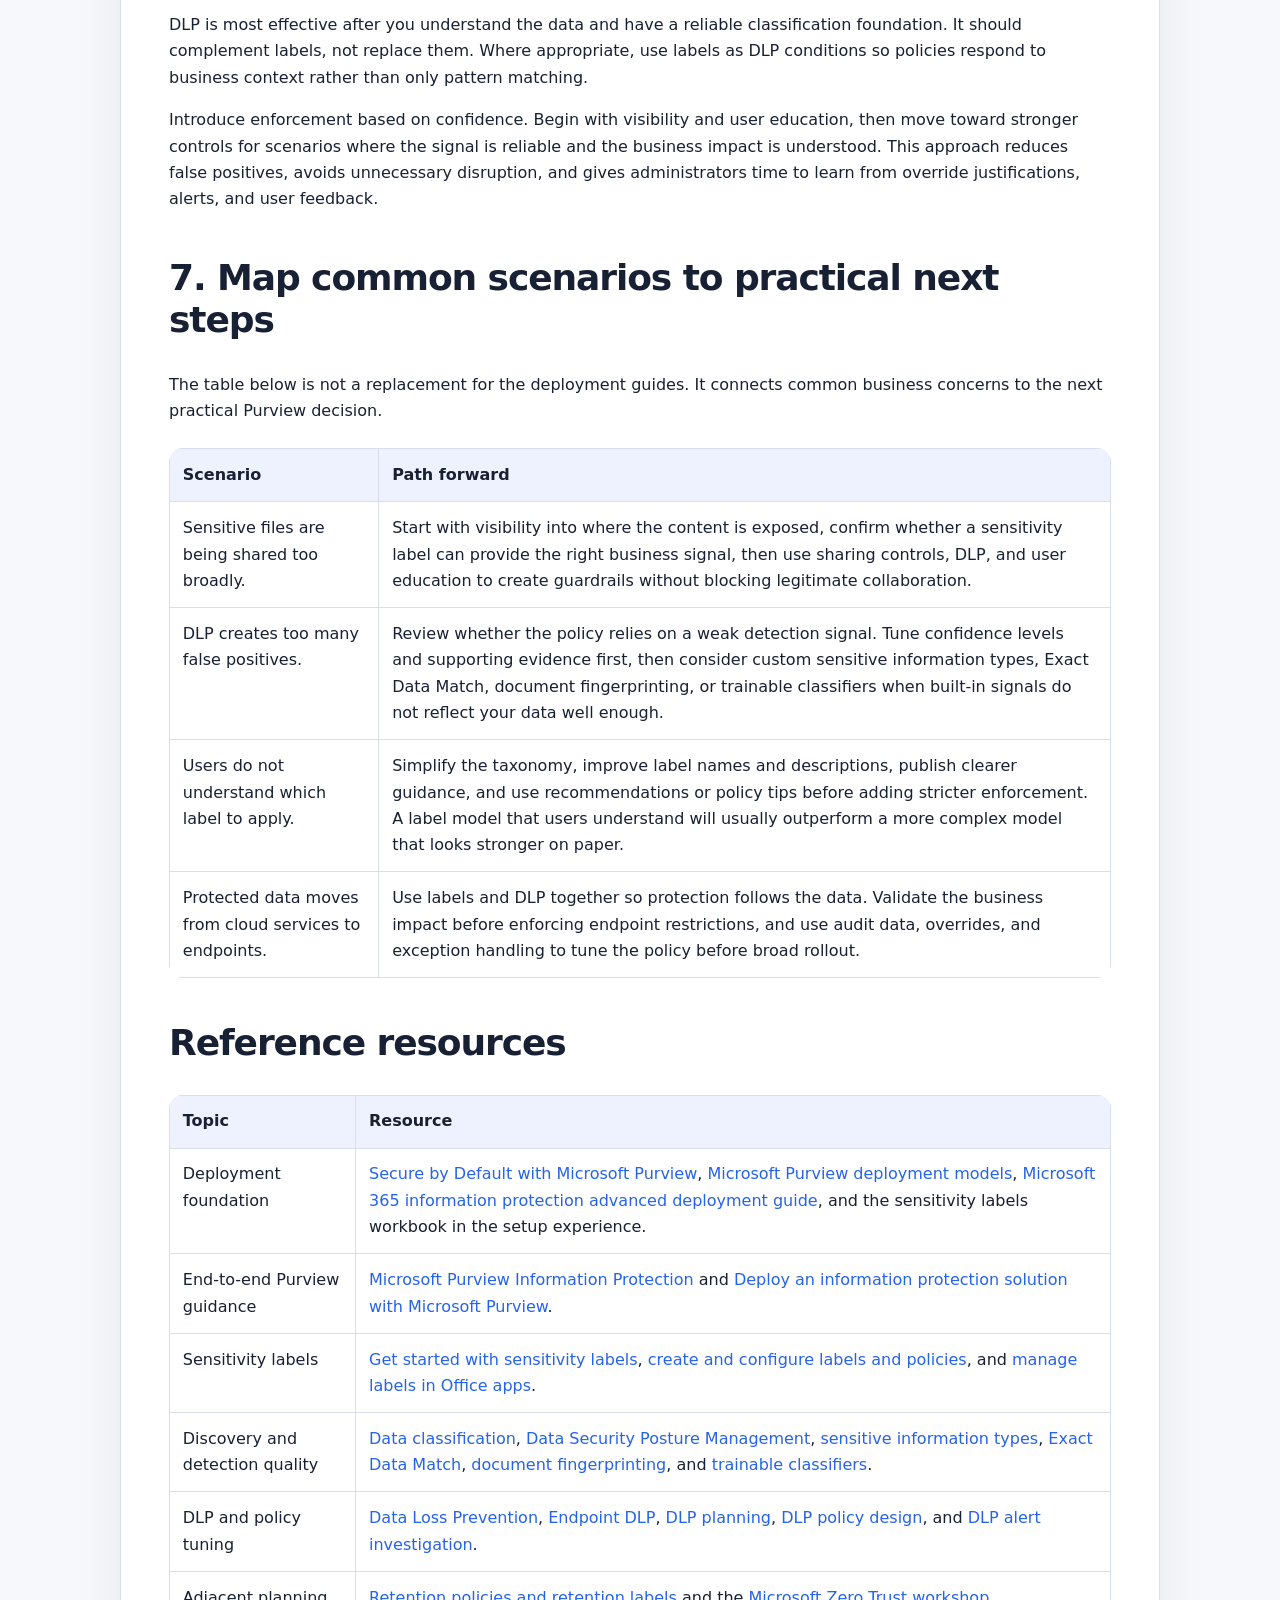
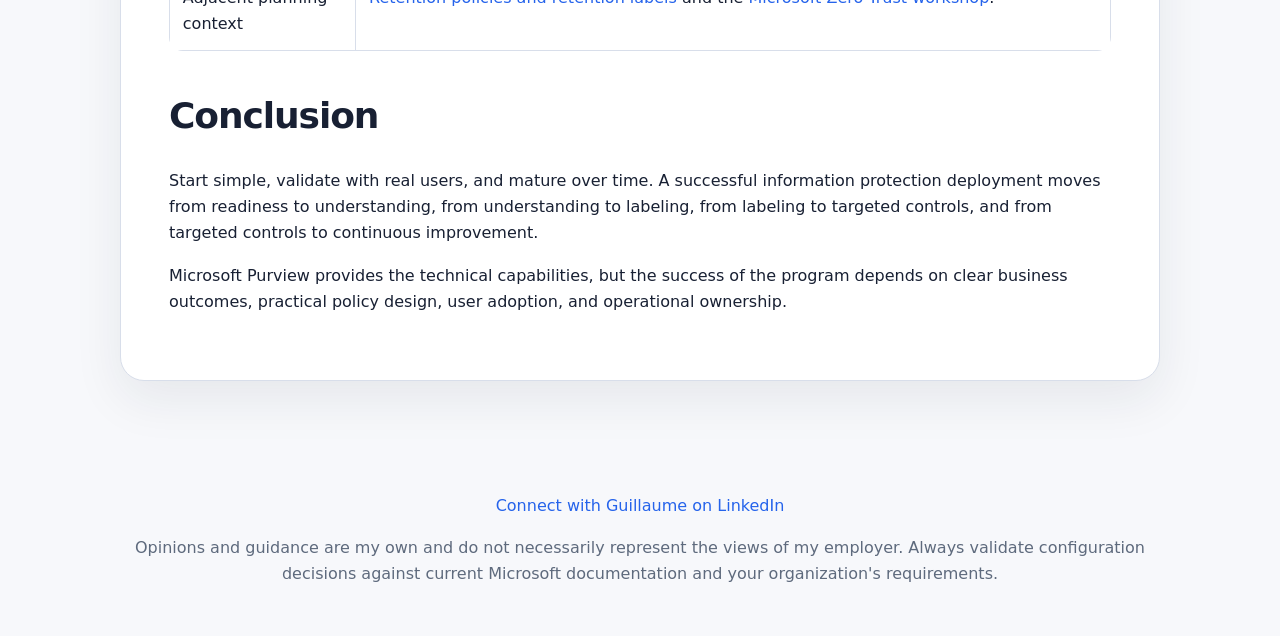
==== commit 3fda73ab: "Polish Purview article tone Co-authored-by: Copilot <223556219+Copilot@users.noreply.github.com>" ====
--- a/posts/deploying-microsoft-purview-information-protection.html
+++ b/posts/deploying-microsoft-purview-information-protection.html
@@ -28,65 +28,65 @@
       <article class="wrap article">
         <p class="meta">Last updated: May 2026.</p>
 
-        <p>Sensitive information is created, shared, copied, downloaded, and reused across the places where people collaborate and run the business every day.</p>
+        <p>Sensitive information is created, shared, copied, downloaded, and reused across the collaboration and business systems that support day-to-day operations.</p>
 
-        <p>For many organizations, the challenge is not simply that sensitive data exists. The challenge is that sensitive data can move too easily into places where the organization loses visibility or control.</p>
+        <p>For many organizations, the primary challenge is not the existence of sensitive data. It is the ease with which that data can move into locations where visibility, governance, and control become limited.</p>
 
-        <p>Microsoft Purview Information Protection helps address this by creating a consistent way to understand sensitive data, apply protection, reduce risky sharing, and improve the program over time.</p>
+        <p>Microsoft Purview Information Protection addresses this challenge by providing a consistent approach to understanding sensitive data, applying protection, reducing risky sharing, and improving the program over time.</p>
 
-        <p>The goal is not to enable every feature at once. A successful deployment connects the business outcome to the right Microsoft Purview capability, validates it with real data and users, and then expands controls as confidence improves.</p>
+        <p>The objective is not to enable every feature at once. A successful deployment connects the business outcome to the appropriate Microsoft Purview capability, validates that approach with real data and users, and expands controls as confidence improves.</p>
 
         <div class="callout">
-          <strong>Core principle:</strong> Information protection is not about locking everything down. It is about applying the right protection to the right data at the right time.
+          <strong>Core thesis:</strong> Information protection is not about locking everything down. It is about applying the right protection to the right data at the right time.
         </div>
 
-        <h2>Start with Secure by Default and deployment readiness</h2>
+        <h2>1. Establish the Secure by Default foundation</h2>
 
-        <p>Before configuring Microsoft Purview controls, start with the foundation. Use the <a href="https://learn.microsoft.com/en-us/purview/deploymentmodels/depmod-secure-by-default-intro">Secure by Default with Microsoft Purview blueprint</a>, review the Microsoft Purview deployment models and <a href="https://setup.microsoft.com/informationprotectionsetupguide">Microsoft 365 advanced deployment guides</a>, and use the sensitivity labels Excel workbook from the setup experience to plan the label taxonomy and policy configuration. This blog is not a replacement for those resources. It connects them so you can more easily navigate the end-to-end deployment path.</p>
+        <p>Before configuring Microsoft Purview controls, begin with the foundation. Use the <a href="https://learn.microsoft.com/en-us/purview/deploymentmodels/depmod-secure-by-default-intro">Secure by Default with Microsoft Purview blueprint</a>, review the Microsoft Purview deployment models and <a href="https://setup.microsoft.com/informationprotectionsetupguide">Microsoft 365 information protection advanced deployment guide</a>, and use the sensitivity labels Excel workbook from the setup experience to plan the label taxonomy and policy configuration. This article is not a replacement for those resources. It connects them so you can navigate the end-to-end deployment path more easily.</p>
 
-        <p>The <a href="https://zerotrust.microsoft.com/">Microsoft Zero Trust workshop</a> can also help you understand the broader order of activities before diving deeper on Purview-specific configuration.</p>
+        <p>The <a href="https://zerotrust.microsoft.com/">Microsoft Zero Trust workshop</a> can also help establish the broader order of activities before you move deeper into Purview-specific configuration.</p>
 
-        <p>The first milestone is not policy creation. It is readiness. Complete the documented prerequisites from the Secure by Default blueprint and the <a href="https://setup.microsoft.com/informationprotectionsetupguide">advanced deployment guides</a>, then use the sensitivity labels Excel workbook to plan the label configuration before beginning to publish labels and policies.</p>
+        <p>The first milestone is readiness, not policy creation. Complete the documented prerequisites from the Secure by Default blueprint and the <a href="https://setup.microsoft.com/informationprotectionsetupguide">advanced deployment guide</a>, then use the sensitivity labels Excel workbook to plan the label configuration before publishing labels and policies.</p>
 
         <div class="callout">
           <strong>Recommended sequence:</strong> Establish the secure foundation, define the operating model, confirm readiness, plan the label model, then move into the Purview data security lifecycle.
         </div>
 
-        <h2>Design the operating model before configuration</h2>
+        <h2>2. Define the operating model before configuration</h2>
 
-        <p>Purview configuration is only one part of the deployment. Business teams should define what the information means, why it matters, and what outcomes they need. IT, security, and compliance teams should translate those requirements into labels, policies, monitoring, exceptions, and support paths.</p>
+        <p>Purview configuration is only one component of the deployment. Business teams should define what the information means, why it matters, and which outcomes are required. IT, security, and compliance teams should then translate those requirements into labels, policies, monitoring, exceptions, and support paths.</p>
 
-        <p>User experience is a security dependency. Clear label names, meaningful descriptions, policy tips, and a simple feedback path can reduce confusion and improve compliance. A feedback loop is especially important for automatic labeling and DLP because users and support teams will see the edge cases first. Those signals should feed a tuning backlog instead of being treated as one-off support tickets.</p>
+        <p>User experience is a security dependency. Clear label names, meaningful descriptions, policy tips, and a simple feedback path reduce confusion and improve compliance. A feedback loop is especially important for automatic labeling and DLP because users and support teams will often identify edge cases first. Those signals should feed a tuning backlog rather than be treated as isolated support tickets.</p>
 
-        <p>Also think beyond the initial rollout. Label changes, relabeling, scope changes, and label retirement can all have operational impact. Protection should also align with collaboration and lifecycle needs: encourage governed SharePoint and OneDrive sharing where appropriate, plan for endpoint movement, and recognize that some content needs retention while other content should eventually be deleted.</p>
+        <p>Planning should also extend beyond the initial rollout. Label changes, relabeling, scope changes, and label retirement can all create operational impact. Protection should align with collaboration and lifecycle needs: encourage governed SharePoint and OneDrive sharing where appropriate, plan for endpoint movement, and recognize that some content requires retention while other content should eventually be deleted.</p>
 
-        <h2>Use Microsoft guidance for configuration, then focus on the deployment principles</h2>
+        <h2>3. Use Microsoft guidance for configuration decisions</h2>
 
-        <p>The Microsoft documentation explains how to configure each Purview capability. The more valuable conversation is why to use a capability, when to introduce it, and what tradeoffs to manage. Treat deployment as a set of decisions rather than a feature rollout. The important work is connecting risk, data, users, detection confidence, policy response, and operational ownership into one coherent plan.</p>
+        <p>Microsoft documentation explains how to configure each Purview capability. The more important deployment conversation is why to use a capability, when to introduce it, and which tradeoffs to manage. Treat deployment as a set of decisions rather than a feature rollout. The critical work is connecting risk, data, users, detection confidence, policy response, and operational ownership into one coherent plan.</p>
 
-        <p>The sensitivity labels Excel workbook is useful because it forces that conversation before configuration begins. It helps connect the label model to business scenarios, ownership, priority workloads, sensitive information types, and collaboration patterns. Without that planning step, you can easily create technically valid labels that are hard for users to understand or difficult for administrators to govern.</p>
+        <p>The sensitivity labels Excel workbook is useful because it forces that conversation before configuration begins. It helps connect the label model to business scenarios, ownership, priority workloads, sensitive information types, and collaboration patterns. Without that planning step, it is easy to create technically valid labels that are difficult for users to understand or difficult for administrators to govern.</p>
 
-        <h2>Start with visibility, not enforcement</h2>
+        <h2>4. Prioritize visibility before enforcement</h2>
 
-        <p>It is natural to want to protect data before fully understanding how it is used. That is where many deployments become noisy or disruptive. Visibility should come before control: use discovery, classification, DSPM insights, content and activity signals, and stakeholder input to understand where sensitive data creates real business risk.</p>
+        <p>It is natural to want to protect data before fully understanding how it is used. That is where many deployments become noisy or disruptive. Visibility should precede control: use discovery, classification, DSPM insights, content and activity signals, and stakeholder input to understand where sensitive data creates real business risk.</p>
 
-        <p>Start with Microsoft-provided classifiers, default capabilities, and documented guidance before creating custom detection logic. Custom sensitive information types, Exact Data Match, document fingerprinting, and trainable classifiers can add a lot of value, but they are strongest when they answer a validated gap. The principle is not to customize because the platform allows it; customize when your data, templates, or business language cannot be detected reliably enough with built-in signals.</p>
+        <p>Start with Microsoft-provided classifiers, default capabilities, and documented guidance before creating custom detection logic. Custom sensitive information types, Exact Data Match, document fingerprinting, and trainable classifiers can add significant value, but they are strongest when they address a validated gap. The principle is not to customize because the platform allows it; customize when your data, templates, or business language cannot be detected reliably enough with built-in signals.</p>
 
-        <h2>Make labels the durable signal</h2>
+        <h2>5. Establish labels as the durable governance signal</h2>
 
         <p>Sensitivity labels should be established before DLP because they create business meaning that other controls can use. A label is more than a user-facing classification menu. It becomes a durable signal for encryption, sharing restrictions, endpoint actions, reporting, policy tuning, and downstream governance.</p>
 
-        <p>Keep the taxonomy simple enough for users to make confident decisions. Not every label needs strict protection. Some labels can exist primarily for classification and visibility, while higher-risk labels can justify stronger controls. If every label creates friction, users may avoid the process or find workarounds. The strongest designs classify broadly, protect selectively, and make the secure path easy to follow.</p>
+        <p>Keep the taxonomy simple enough for users to make confident decisions. Not every label requires strict protection. Some labels can exist primarily for classification and visibility, while higher-risk labels can justify stronger controls. If every label creates friction, users may avoid the process or find workarounds. The strongest designs classify broadly, protect selectively, and make the secure path easy to follow.</p>
 
-        <h2>Treat DLP as a safeguard, not the starting point</h2>
+        <h2>6. Position DLP as a safeguard, not the starting point</h2>
 
-        <p>DLP is most effective after you understand the data and have a reliable classification foundation. It should complement labels, not replace them. Where it makes sense, use labels as DLP conditions so policies respond to business context rather than only pattern matching.</p>
+        <p>DLP is most effective after you understand the data and have a reliable classification foundation. It should complement labels, not replace them. Where appropriate, use labels as DLP conditions so policies respond to business context rather than only pattern matching.</p>
 
         <p>Introduce enforcement based on confidence. Begin with visibility and user education, then move toward stronger controls for scenarios where the signal is reliable and the business impact is understood. This approach reduces false positives, avoids unnecessary disruption, and gives administrators time to learn from override justifications, alerts, and user feedback.</p>
 
-        <h2>Common scenarios and path forward</h2>
+        <h2>7. Map common scenarios to practical next steps</h2>
 
-        <p>The table below is not a replacement for the deployment guides. It is a way to connect common business concerns to the next practical Purview decision.</p>
+        <p>The table below is not a replacement for the deployment guides. It connects common business concerns to the next practical Purview decision.</p>
 
         <table>
           <thead>
@@ -102,11 +102,11 @@
             </tr>
             <tr>
               <td>DLP creates too many false positives.</td>
-              <td>Review whether the policy is relying on a weak detection signal. Tune confidence levels and supporting evidence first, then consider custom sensitive information types, Exact Data Match, document fingerprinting, or trainable classifiers when built-in signals do not reflect your data well enough.</td>
+              <td>Review whether the policy relies on a weak detection signal. Tune confidence levels and supporting evidence first, then consider custom sensitive information types, Exact Data Match, document fingerprinting, or trainable classifiers when built-in signals do not reflect your data well enough.</td>
             </tr>
             <tr>
               <td>Users do not understand which label to apply.</td>
-              <td>Simplify the taxonomy, improve label names and descriptions, publish clearer guidance, and use recommendations or policy tips before adding stricter enforcement. A label model that users understand will usually outperform a more complex model that looks better on paper.</td>
+              <td>Simplify the taxonomy, improve label names and descriptions, publish clearer guidance, and use recommendations or policy tips before adding stricter enforcement. A label model that users understand will usually outperform a more complex model that looks stronger on paper.</td>
             </tr>
             <tr>
               <td>Protected data moves from cloud services to endpoints.</td>
@@ -115,7 +115,7 @@
           </tbody>
         </table>
 
-        <h2>Further reading and Microsoft Learn resources</h2>
+        <h2>Reference resources</h2>
 
         <table>
           <thead>
@@ -152,7 +152,7 @@
           </tbody>
         </table>
 
-        <h2>Final recommendation</h2>
+        <h2>Conclusion</h2>
 
         <p>Start simple, validate with real users, and mature over time. A successful information protection deployment moves from readiness to understanding, from understanding to labeling, from labeling to targeted controls, and from targeted controls to continuous improvement.</p>
 
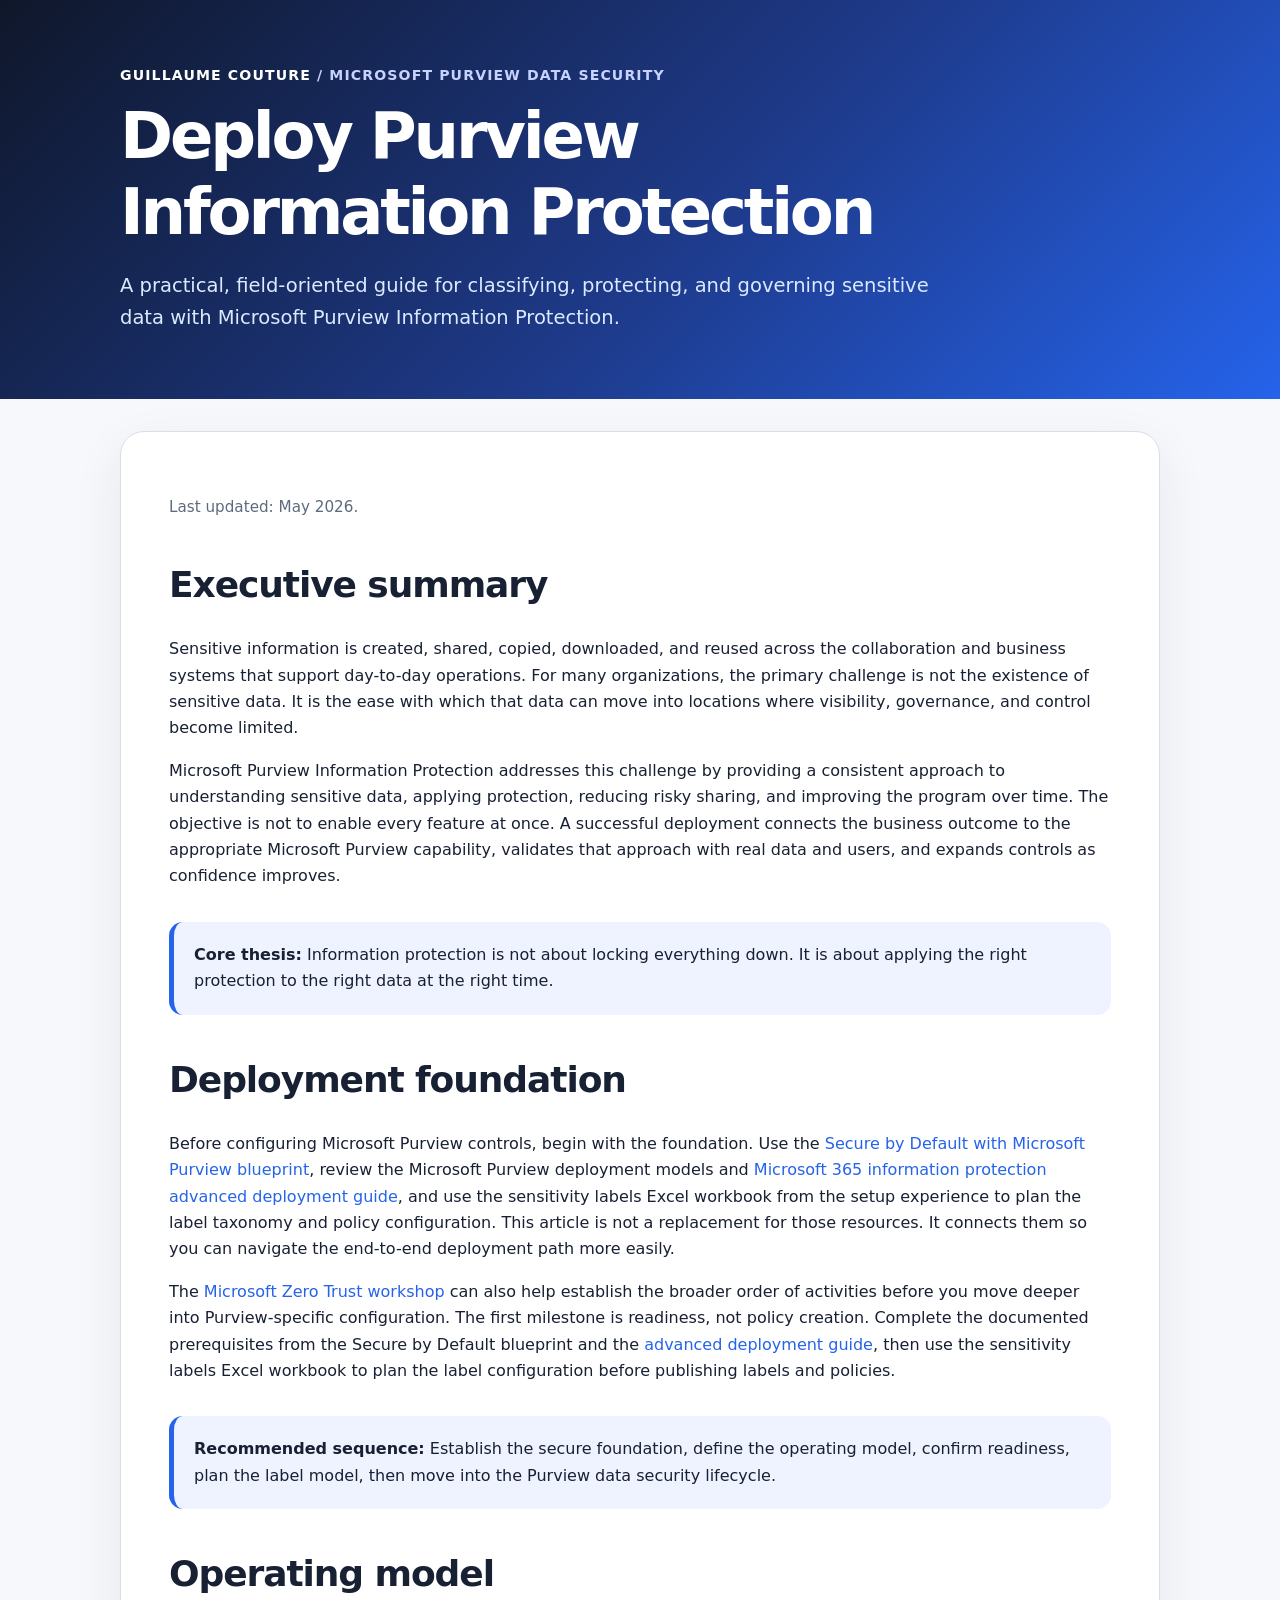
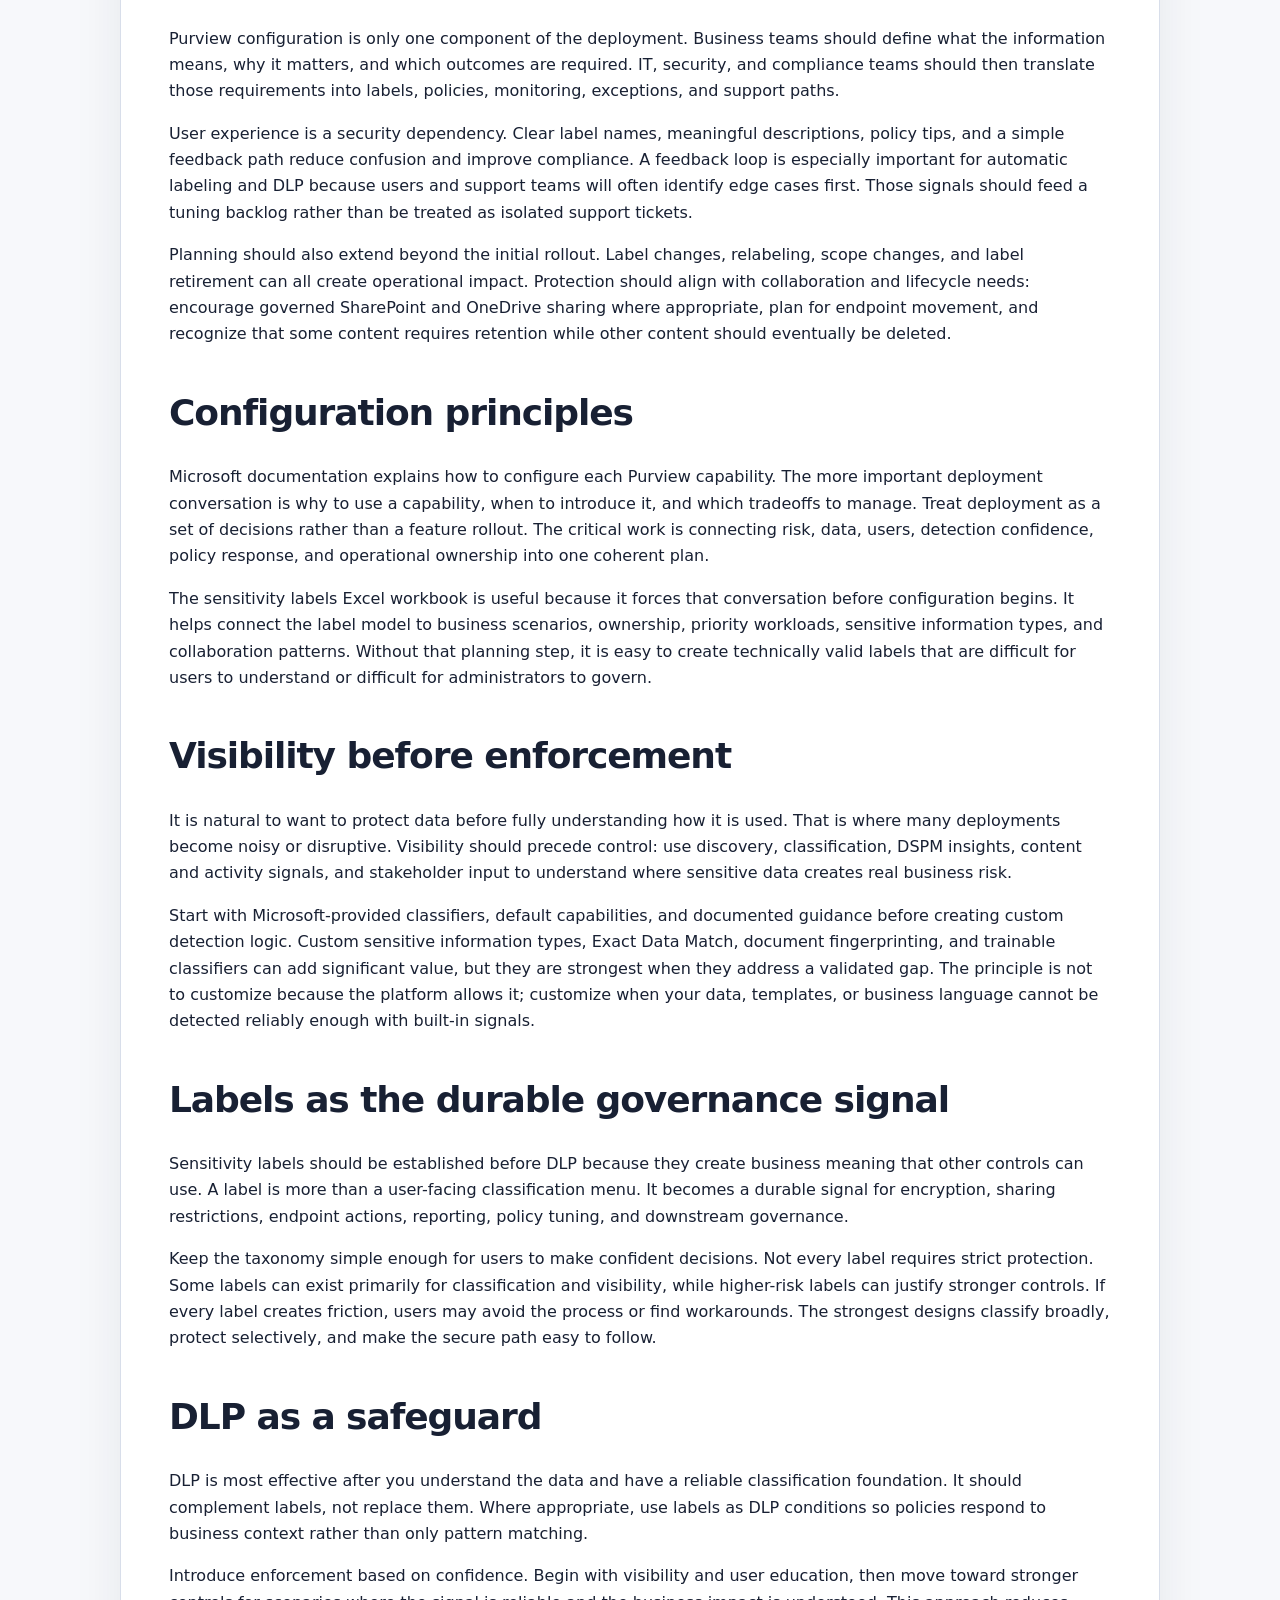
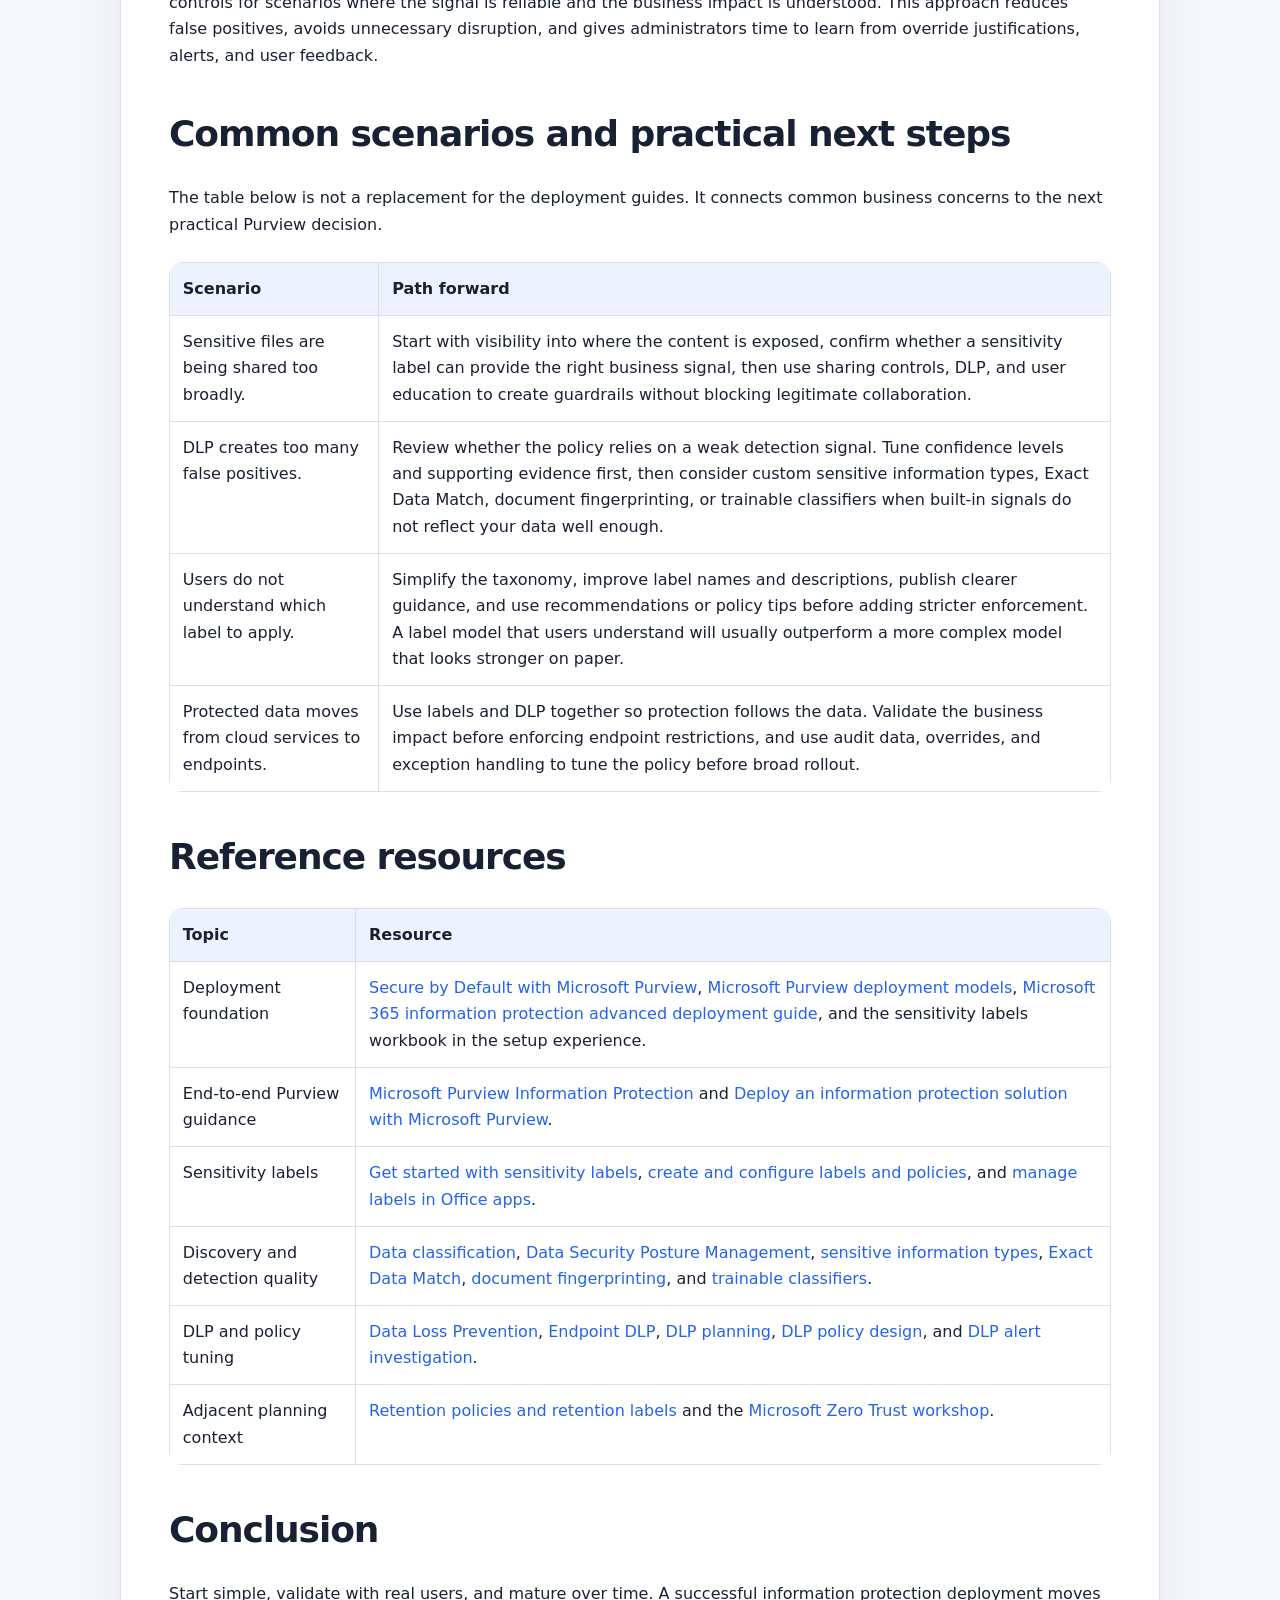
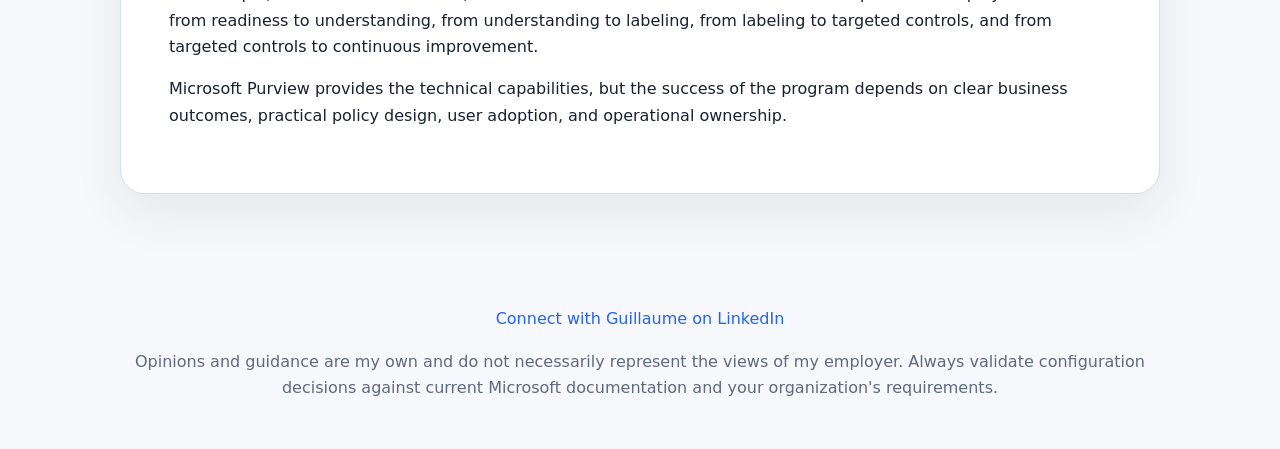
==== commit 420663c1: "Refine Purview article structure Co-authored-by: Copilot <223556219+Copilot@users.noreply.github.com" ====
--- a/posts/deploying-microsoft-purview-information-protection.html
+++ b/posts/deploying-microsoft-purview-information-protection.html
@@ -20,7 +20,7 @@
       <div class="wrap">
         <p class="eyebrow"><a href="../index.html">Guillaume Couture</a> / Microsoft Purview Data Security</p>
         <h1>Deploy Purview Information Protection</h1>
-        <p class="lead">How to classify, protect, and govern sensitive data using Microsoft Purview Information Protection.</p>
+        <p class="lead">A practical, field-oriented guide for classifying, protecting, and governing sensitive data with Microsoft Purview Information Protection.</p>
       </div>
     </header>
 
@@ -28,31 +28,27 @@
       <article class="wrap article">
         <p class="meta">Last updated: May 2026.</p>
 
-        <p>Sensitive information is created, shared, copied, downloaded, and reused across the collaboration and business systems that support day-to-day operations.</p>
+        <h2>Executive summary</h2>
 
-        <p>For many organizations, the primary challenge is not the existence of sensitive data. It is the ease with which that data can move into locations where visibility, governance, and control become limited.</p>
+        <p>Sensitive information is created, shared, copied, downloaded, and reused across the collaboration and business systems that support day-to-day operations. For many organizations, the primary challenge is not the existence of sensitive data. It is the ease with which that data can move into locations where visibility, governance, and control become limited.</p>
 
-        <p>Microsoft Purview Information Protection addresses this challenge by providing a consistent approach to understanding sensitive data, applying protection, reducing risky sharing, and improving the program over time.</p>
-
-        <p>The objective is not to enable every feature at once. A successful deployment connects the business outcome to the appropriate Microsoft Purview capability, validates that approach with real data and users, and expands controls as confidence improves.</p>
+        <p>Microsoft Purview Information Protection addresses this challenge by providing a consistent approach to understanding sensitive data, applying protection, reducing risky sharing, and improving the program over time. The objective is not to enable every feature at once. A successful deployment connects the business outcome to the appropriate Microsoft Purview capability, validates that approach with real data and users, and expands controls as confidence improves.</p>
 
         <div class="callout">
           <strong>Core thesis:</strong> Information protection is not about locking everything down. It is about applying the right protection to the right data at the right time.
         </div>
 
-        <h2>1. Establish the Secure by Default foundation</h2>
+        <h2>Deployment foundation</h2>
 
         <p>Before configuring Microsoft Purview controls, begin with the foundation. Use the <a href="https://learn.microsoft.com/en-us/purview/deploymentmodels/depmod-secure-by-default-intro">Secure by Default with Microsoft Purview blueprint</a>, review the Microsoft Purview deployment models and <a href="https://setup.microsoft.com/informationprotectionsetupguide">Microsoft 365 information protection advanced deployment guide</a>, and use the sensitivity labels Excel workbook from the setup experience to plan the label taxonomy and policy configuration. This article is not a replacement for those resources. It connects them so you can navigate the end-to-end deployment path more easily.</p>
 
-        <p>The <a href="https://zerotrust.microsoft.com/">Microsoft Zero Trust workshop</a> can also help establish the broader order of activities before you move deeper into Purview-specific configuration.</p>
-
-        <p>The first milestone is readiness, not policy creation. Complete the documented prerequisites from the Secure by Default blueprint and the <a href="https://setup.microsoft.com/informationprotectionsetupguide">advanced deployment guide</a>, then use the sensitivity labels Excel workbook to plan the label configuration before publishing labels and policies.</p>
+        <p>The <a href="https://zerotrust.microsoft.com/">Microsoft Zero Trust workshop</a> can also help establish the broader order of activities before you move deeper into Purview-specific configuration. The first milestone is readiness, not policy creation. Complete the documented prerequisites from the Secure by Default blueprint and the <a href="https://setup.microsoft.com/informationprotectionsetupguide">advanced deployment guide</a>, then use the sensitivity labels Excel workbook to plan the label configuration before publishing labels and policies.</p>
 
         <div class="callout">
           <strong>Recommended sequence:</strong> Establish the secure foundation, define the operating model, confirm readiness, plan the label model, then move into the Purview data security lifecycle.
         </div>
 
-        <h2>2. Define the operating model before configuration</h2>
+        <h2>Operating model</h2>
 
         <p>Purview configuration is only one component of the deployment. Business teams should define what the information means, why it matters, and which outcomes are required. IT, security, and compliance teams should then translate those requirements into labels, policies, monitoring, exceptions, and support paths.</p>
 
@@ -60,31 +56,31 @@
 
         <p>Planning should also extend beyond the initial rollout. Label changes, relabeling, scope changes, and label retirement can all create operational impact. Protection should align with collaboration and lifecycle needs: encourage governed SharePoint and OneDrive sharing where appropriate, plan for endpoint movement, and recognize that some content requires retention while other content should eventually be deleted.</p>
 
-        <h2>3. Use Microsoft guidance for configuration decisions</h2>
+        <h2>Configuration principles</h2>
 
         <p>Microsoft documentation explains how to configure each Purview capability. The more important deployment conversation is why to use a capability, when to introduce it, and which tradeoffs to manage. Treat deployment as a set of decisions rather than a feature rollout. The critical work is connecting risk, data, users, detection confidence, policy response, and operational ownership into one coherent plan.</p>
 
         <p>The sensitivity labels Excel workbook is useful because it forces that conversation before configuration begins. It helps connect the label model to business scenarios, ownership, priority workloads, sensitive information types, and collaboration patterns. Without that planning step, it is easy to create technically valid labels that are difficult for users to understand or difficult for administrators to govern.</p>
 
-        <h2>4. Prioritize visibility before enforcement</h2>
+        <h2>Visibility before enforcement</h2>
 
         <p>It is natural to want to protect data before fully understanding how it is used. That is where many deployments become noisy or disruptive. Visibility should precede control: use discovery, classification, DSPM insights, content and activity signals, and stakeholder input to understand where sensitive data creates real business risk.</p>
 
         <p>Start with Microsoft-provided classifiers, default capabilities, and documented guidance before creating custom detection logic. Custom sensitive information types, Exact Data Match, document fingerprinting, and trainable classifiers can add significant value, but they are strongest when they address a validated gap. The principle is not to customize because the platform allows it; customize when your data, templates, or business language cannot be detected reliably enough with built-in signals.</p>
 
-        <h2>5. Establish labels as the durable governance signal</h2>
+        <h2>Labels as the durable governance signal</h2>
 
         <p>Sensitivity labels should be established before DLP because they create business meaning that other controls can use. A label is more than a user-facing classification menu. It becomes a durable signal for encryption, sharing restrictions, endpoint actions, reporting, policy tuning, and downstream governance.</p>
 
         <p>Keep the taxonomy simple enough for users to make confident decisions. Not every label requires strict protection. Some labels can exist primarily for classification and visibility, while higher-risk labels can justify stronger controls. If every label creates friction, users may avoid the process or find workarounds. The strongest designs classify broadly, protect selectively, and make the secure path easy to follow.</p>
 
-        <h2>6. Position DLP as a safeguard, not the starting point</h2>
+        <h2>DLP as a safeguard</h2>
 
         <p>DLP is most effective after you understand the data and have a reliable classification foundation. It should complement labels, not replace them. Where appropriate, use labels as DLP conditions so policies respond to business context rather than only pattern matching.</p>
 
         <p>Introduce enforcement based on confidence. Begin with visibility and user education, then move toward stronger controls for scenarios where the signal is reliable and the business impact is understood. This approach reduces false positives, avoids unnecessary disruption, and gives administrators time to learn from override justifications, alerts, and user feedback.</p>
 
-        <h2>7. Map common scenarios to practical next steps</h2>
+        <h2>Common scenarios and practical next steps</h2>
 
         <p>The table below is not a replacement for the deployment guides. It connects common business concerns to the next practical Purview decision.</p>
 
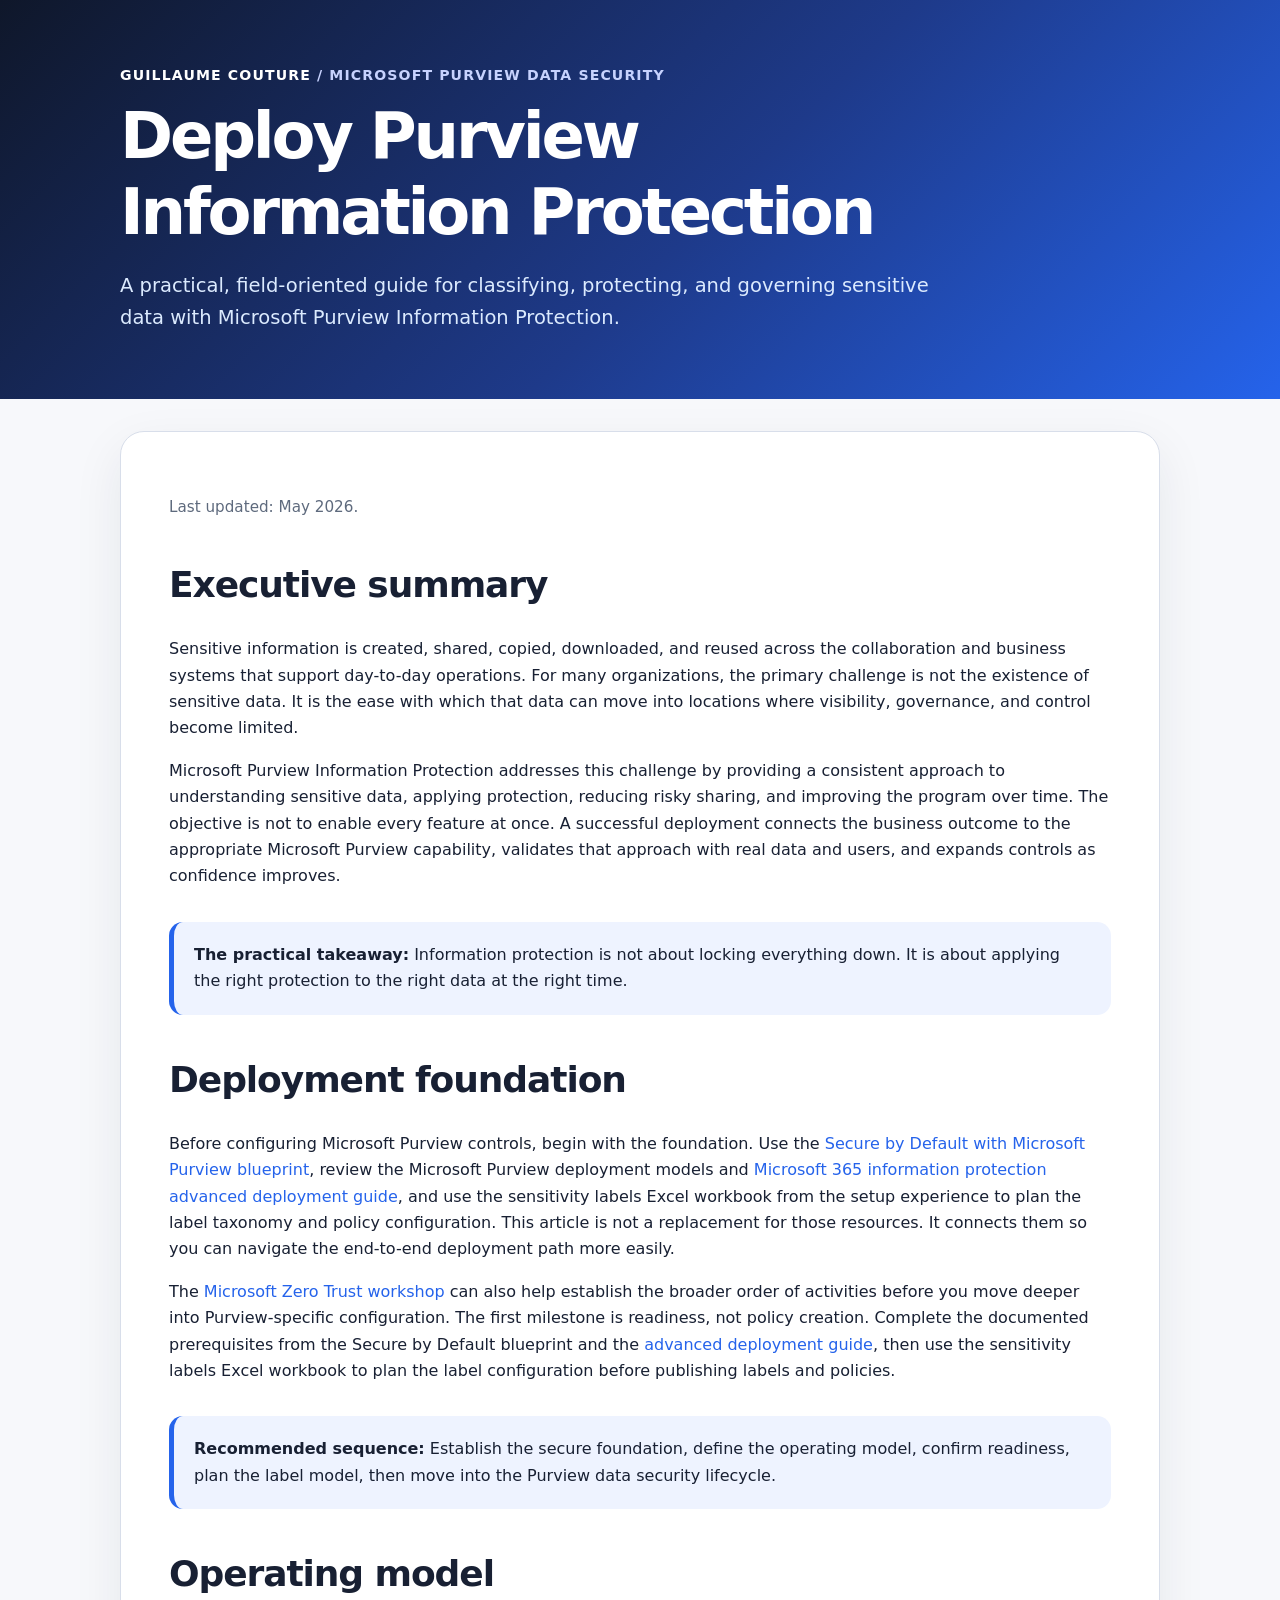
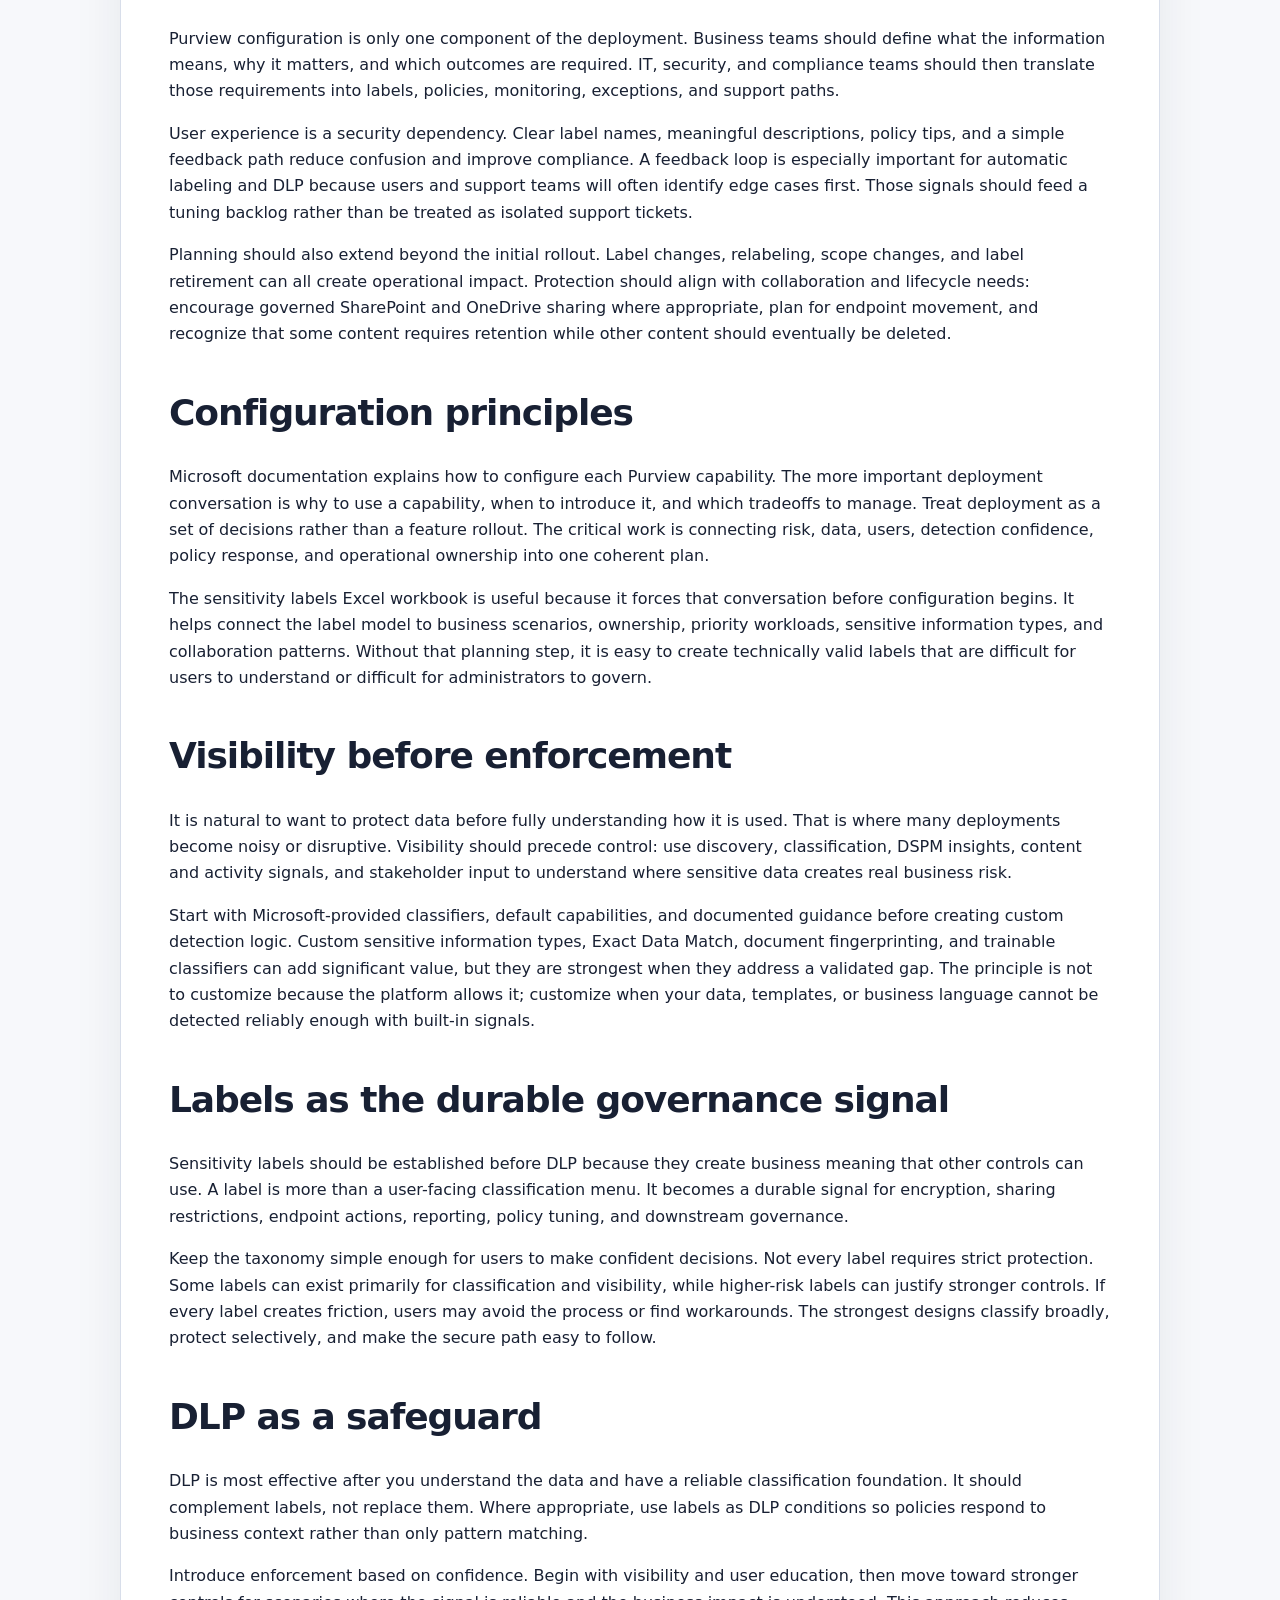
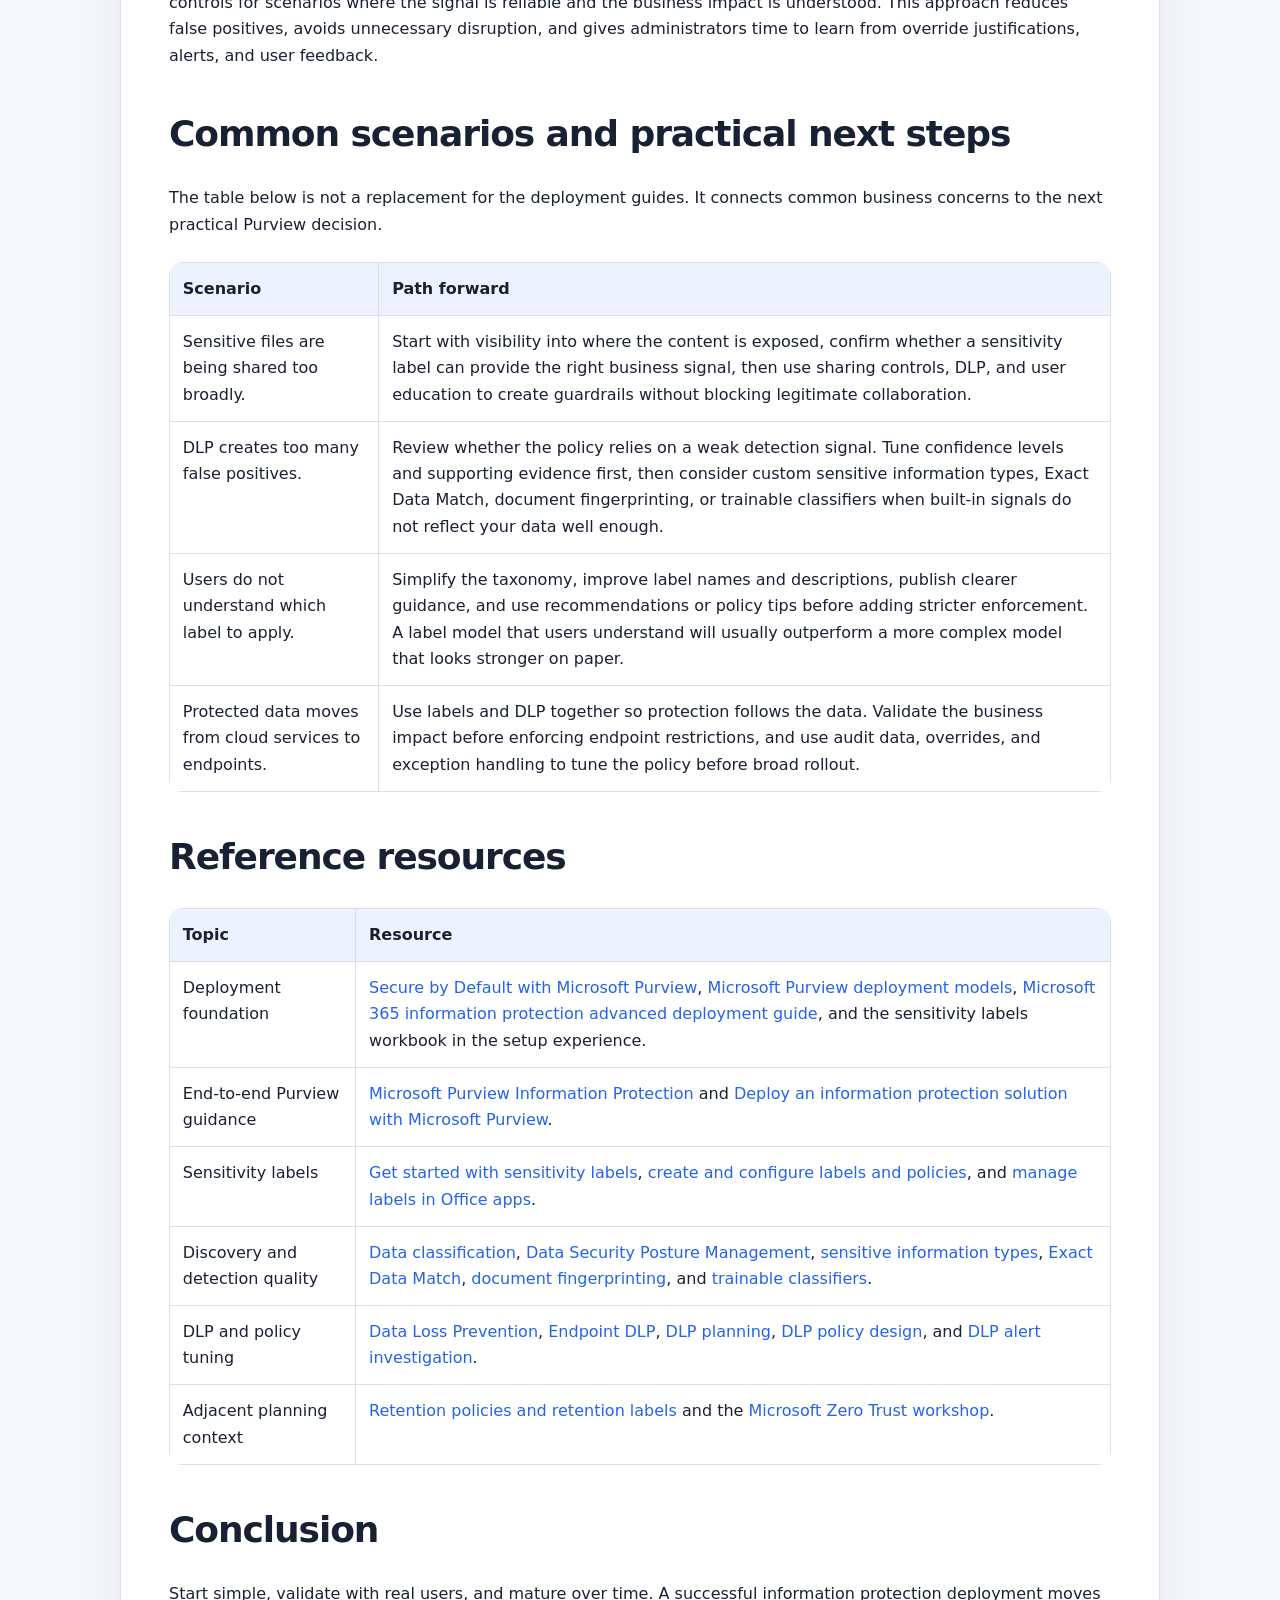
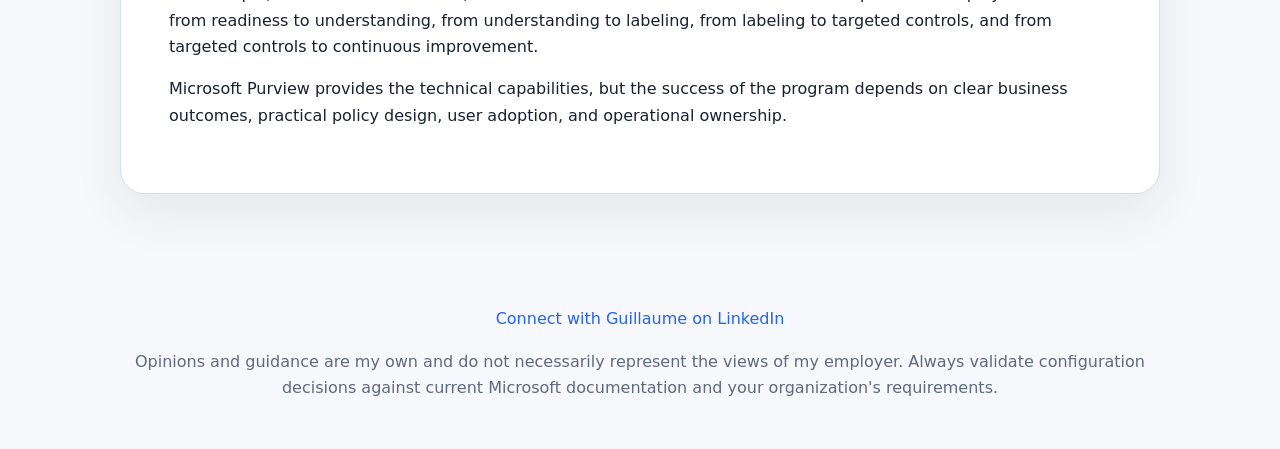
==== commit 4f68bf0a: "Soften Purview article callout tone Co-authored-by: Copilot <223556219+Copilot@users.noreply.github." ====
--- a/posts/deploying-microsoft-purview-information-protection.html
+++ b/posts/deploying-microsoft-purview-information-protection.html
@@ -35,14 +35,14 @@
         <p>Microsoft Purview Information Protection addresses this challenge by providing a consistent approach to understanding sensitive data, applying protection, reducing risky sharing, and improving the program over time. The objective is not to enable every feature at once. A successful deployment connects the business outcome to the appropriate Microsoft Purview capability, validates that approach with real data and users, and expands controls as confidence improves.</p>
 
         <div class="callout">
-          <strong>Core thesis:</strong> Information protection is not about locking everything down. It is about applying the right protection to the right data at the right time.
+          <strong>The practical takeaway:</strong> Information protection is not about locking everything down. It is about applying the right protection to the right data at the right time.
         </div>
 
         <h2>Deployment foundation</h2>
 
-        <p>Before configuring Microsoft Purview controls, begin with the foundation. Use the <a href="https://learn.microsoft.com/en-us/purview/deploymentmodels/depmod-secure-by-default-intro">Secure by Default with Microsoft Purview blueprint</a>, review the Microsoft Purview deployment models and <a href="https://setup.microsoft.com/informationprotectionsetupguide">Microsoft 365 information protection advanced deployment guide</a>, and use the sensitivity labels Excel workbook from the setup experience to plan the label taxonomy and policy configuration. This article is not a replacement for those resources. It connects them so you can navigate the end-to-end deployment path more easily.</p>
+        <p>Before configuring Microsoft Purview controls, begin with the foundation. Use the <a href="https://learn.microsoft.com/en-us/purview/deploymentmodels/depmod-secure-by-default-intro">Secure by Default with Microsoft Purview blueprint</a>, review the Microsoft Purview deployment models and <a href="https://m365accelerator.microsoft.com/purview/information-protection-setup">Microsoft 365 information protection advanced deployment guide</a>, and use the sensitivity labels Excel workbook from the setup experience to plan the label taxonomy and policy configuration. This article is not a replacement for those resources. It connects them so you can navigate the end-to-end deployment path more easily.</p>
 
-        <p>The <a href="https://zerotrust.microsoft.com/">Microsoft Zero Trust workshop</a> can also help establish the broader order of activities before you move deeper into Purview-specific configuration. The first milestone is readiness, not policy creation. Complete the documented prerequisites from the Secure by Default blueprint and the <a href="https://setup.microsoft.com/informationprotectionsetupguide">advanced deployment guide</a>, then use the sensitivity labels Excel workbook to plan the label configuration before publishing labels and policies.</p>
+        <p>The <a href="https://zerotrust.microsoft.com/">Microsoft Zero Trust workshop</a> can also help establish the broader order of activities before you move deeper into Purview-specific configuration. The first milestone is readiness, not policy creation. Complete the documented prerequisites from the Secure by Default blueprint and the <a href="https://m365accelerator.microsoft.com/purview/information-protection-setup">advanced deployment guide</a>, then use the sensitivity labels Excel workbook to plan the label configuration before publishing labels and policies.</p>
 
         <div class="callout">
           <strong>Recommended sequence:</strong> Establish the secure foundation, define the operating model, confirm readiness, plan the label model, then move into the Purview data security lifecycle.
@@ -123,7 +123,7 @@
           <tbody>
             <tr>
               <td>Deployment foundation</td>
-              <td><a href="https://learn.microsoft.com/en-us/purview/deploymentmodels/depmod-secure-by-default-intro">Secure by Default with Microsoft Purview</a>, <a href="https://learn.microsoft.com/en-us/purview/deploymentmodels/">Microsoft Purview deployment models</a>, <a href="https://setup.microsoft.com/informationprotectionsetupguide">Microsoft 365 information protection advanced deployment guide</a>, and the sensitivity labels workbook in the setup experience.</td>
+              <td><a href="https://learn.microsoft.com/en-us/purview/deploymentmodels/depmod-secure-by-default-intro">Secure by Default with Microsoft Purview</a>, <a href="https://learn.microsoft.com/en-us/purview/deploymentmodels/">Microsoft Purview deployment models</a>, <a href="https://m365accelerator.microsoft.com/purview/information-protection-setup">Microsoft 365 information protection advanced deployment guide</a>, and the sensitivity labels workbook in the setup experience.</td>
             </tr>
             <tr>
               <td>End-to-end Purview guidance</td>
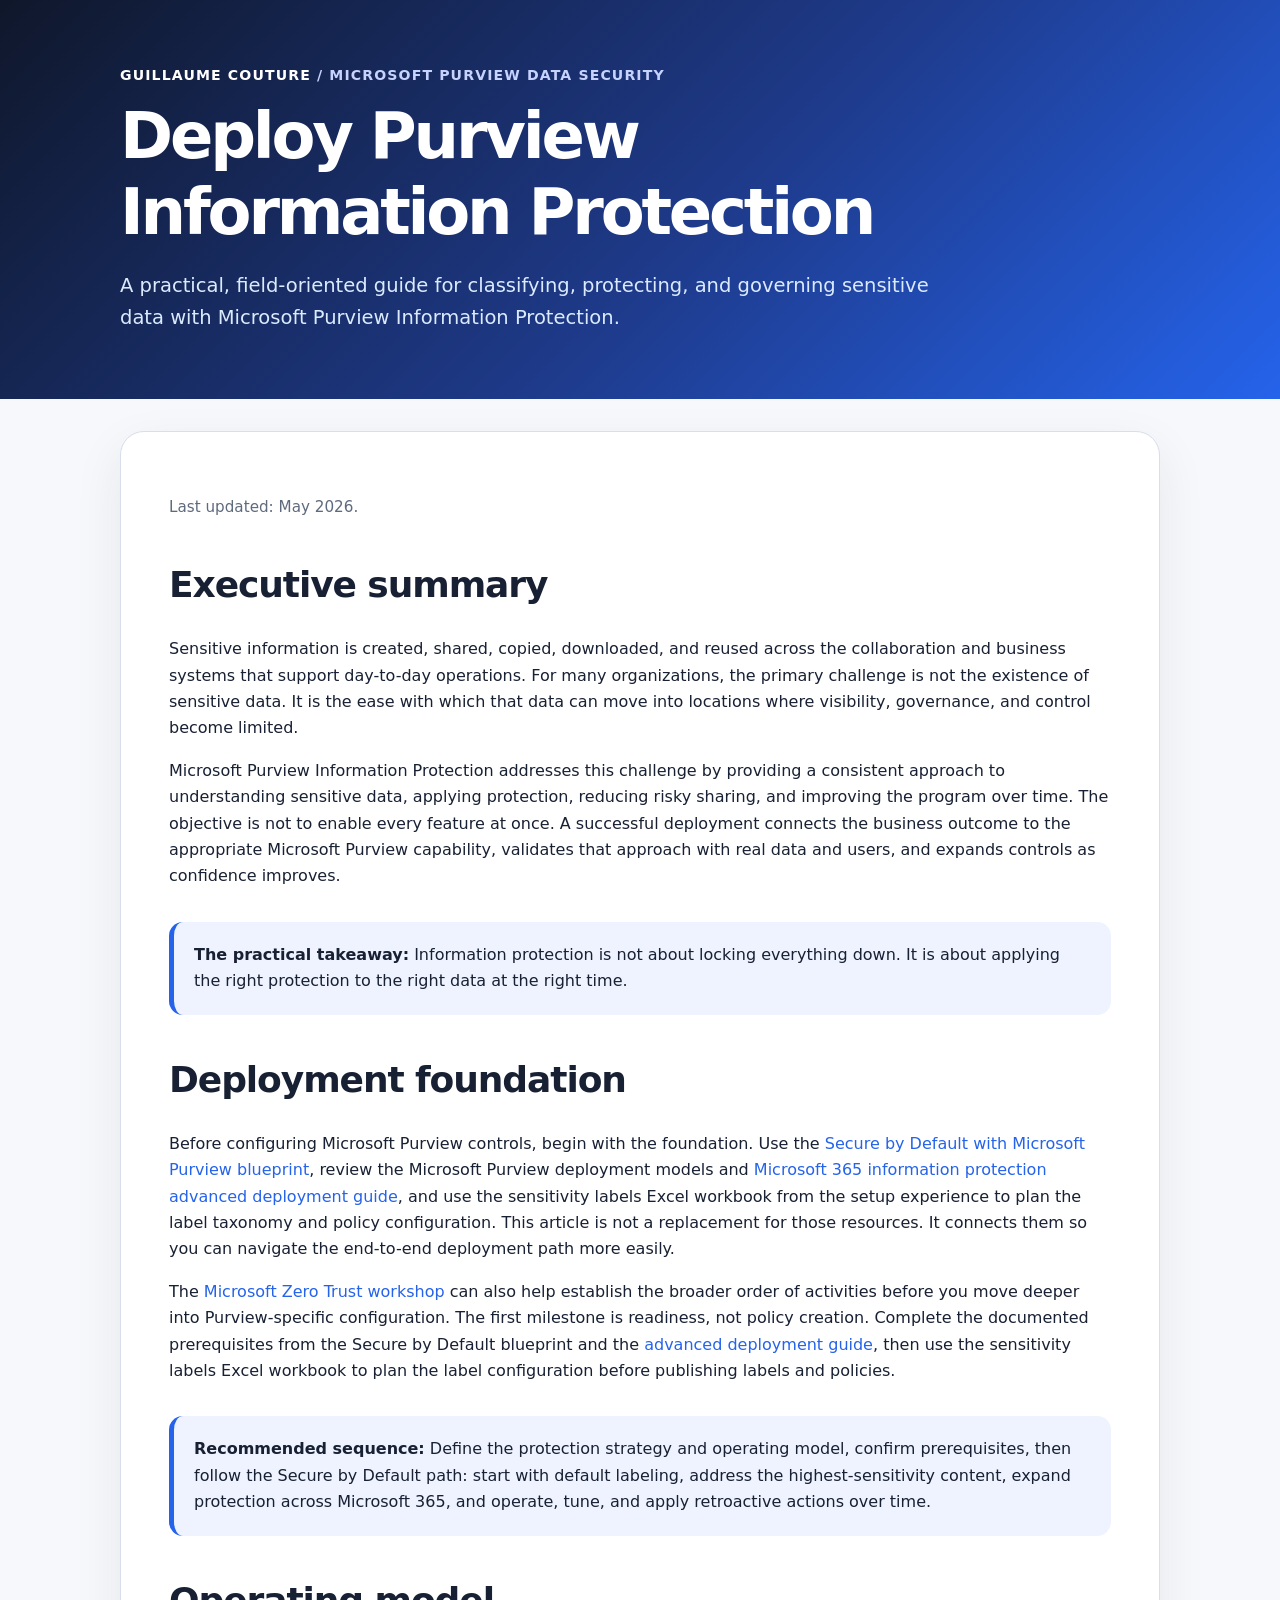
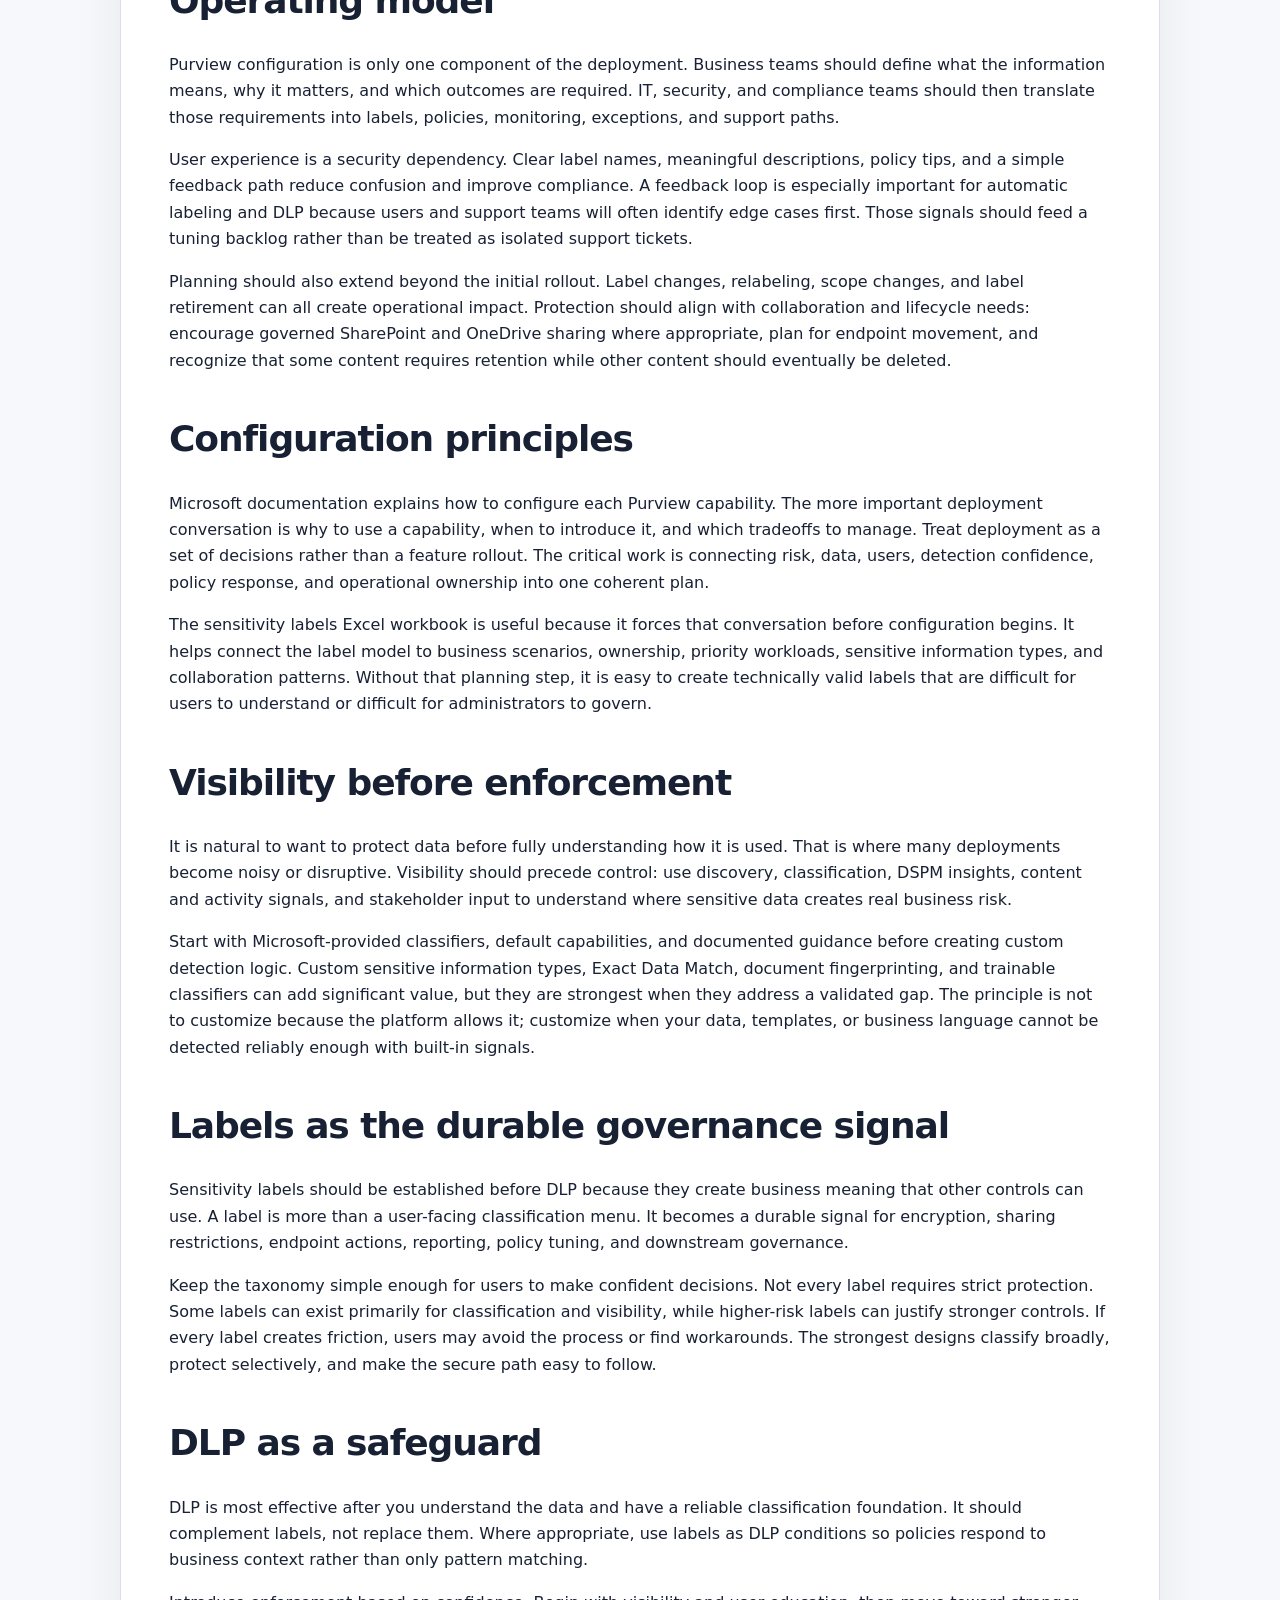
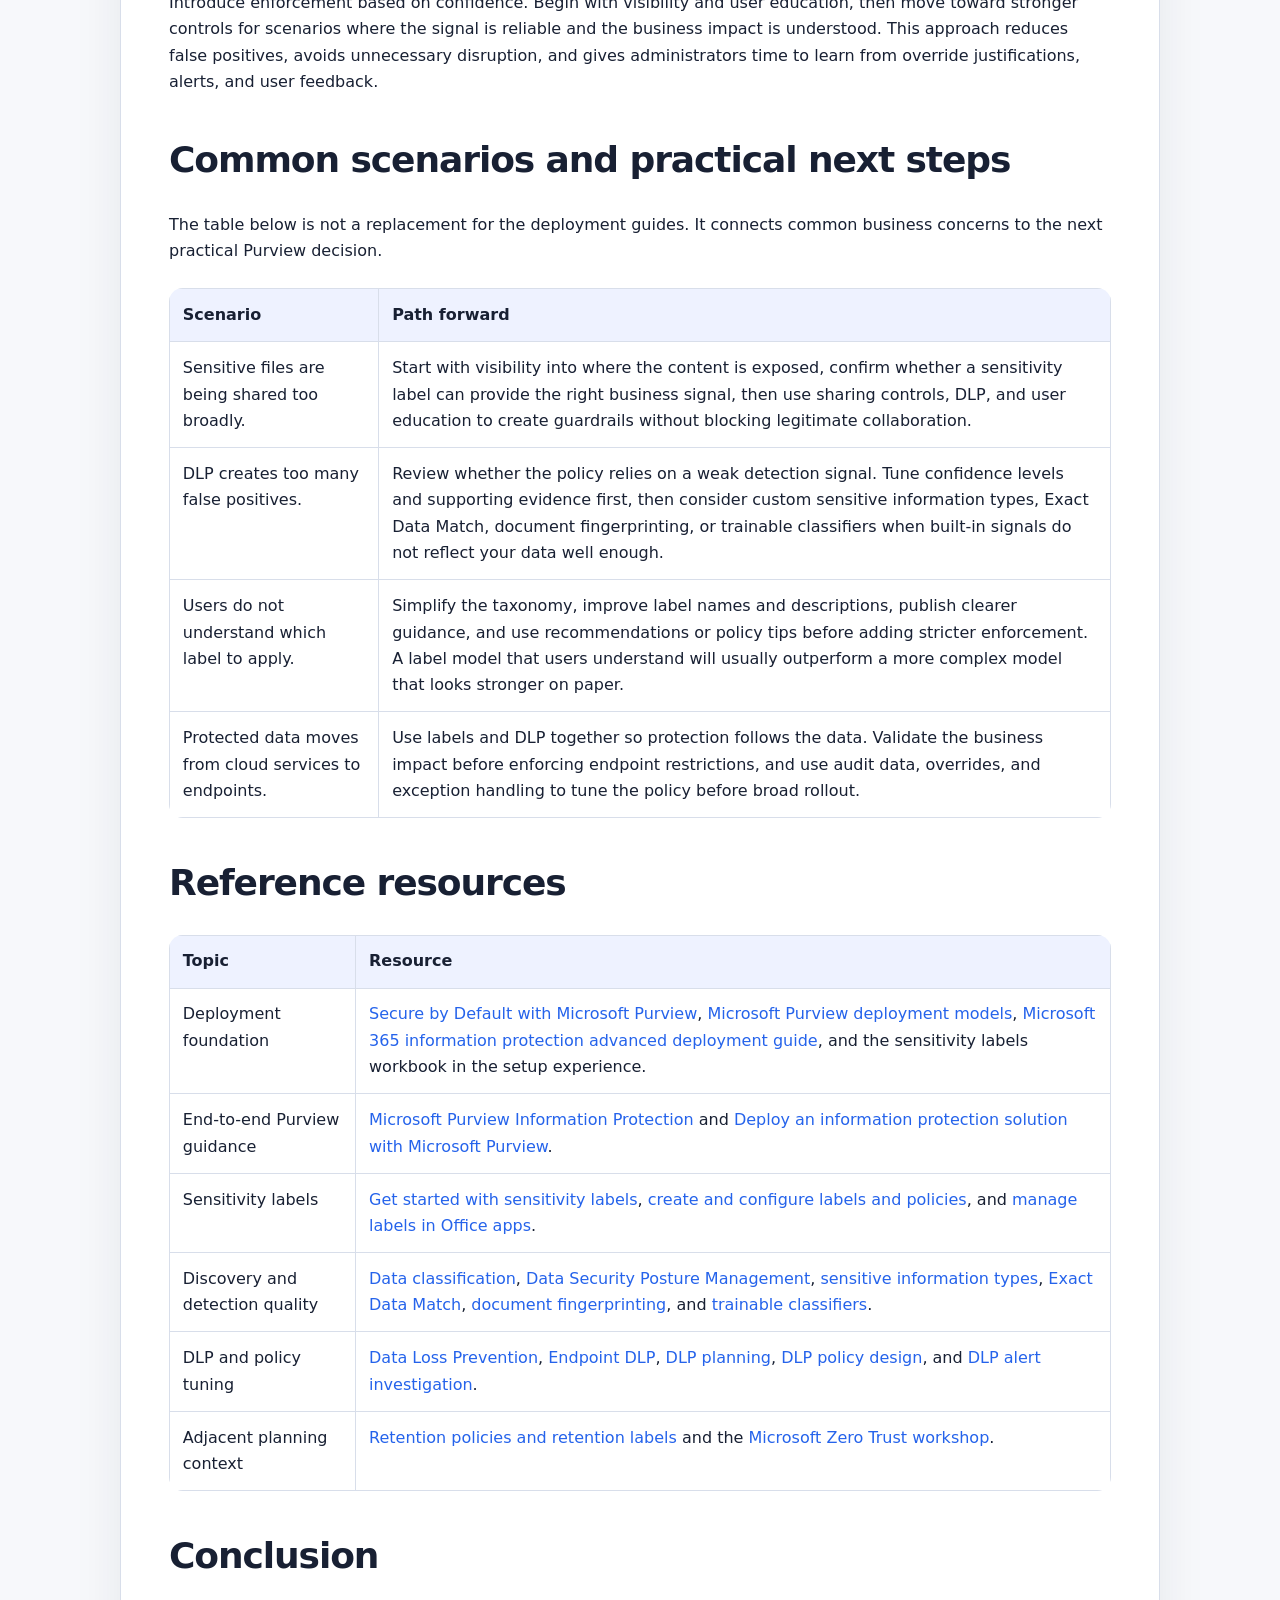
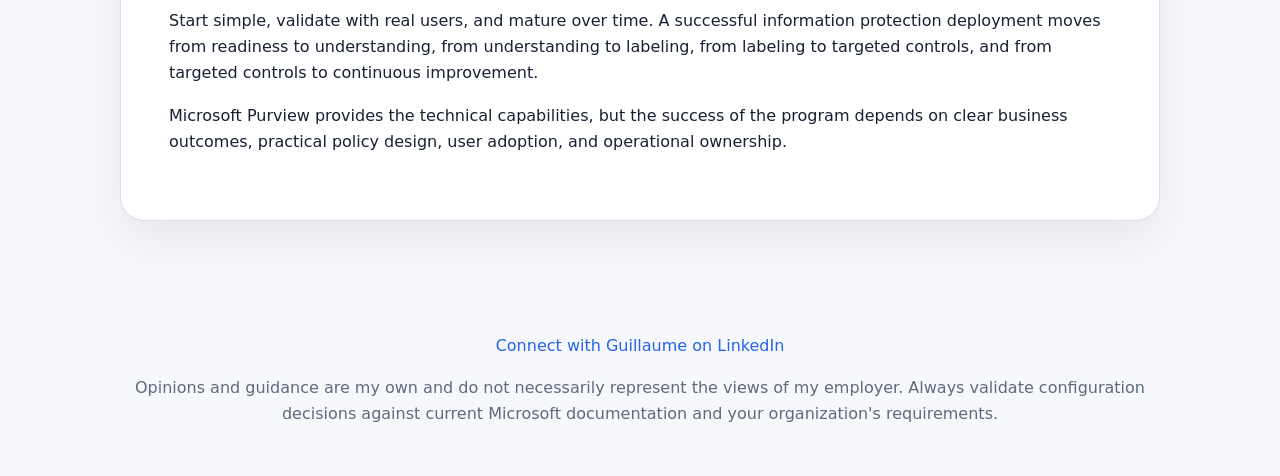
==== commit 4ed10737: "Align sequence with Secure by Default Co-authored-by: Copilot <223556219+Copilot@users.noreply.githu" ====
--- a/posts/deploying-microsoft-purview-information-protection.html
+++ b/posts/deploying-microsoft-purview-information-protection.html
@@ -45,7 +45,7 @@
         <p>The <a href="https://zerotrust.microsoft.com/">Microsoft Zero Trust workshop</a> can also help establish the broader order of activities before you move deeper into Purview-specific configuration. The first milestone is readiness, not policy creation. Complete the documented prerequisites from the Secure by Default blueprint and the <a href="https://m365accelerator.microsoft.com/purview/information-protection-setup">advanced deployment guide</a>, then use the sensitivity labels Excel workbook to plan the label configuration before publishing labels and policies.</p>
 
         <div class="callout">
-          <strong>Recommended sequence:</strong> Establish the secure foundation, define the operating model, confirm readiness, plan the label model, then move into the Purview data security lifecycle.
+          <strong>Recommended sequence:</strong> Define the protection strategy and operating model, confirm prerequisites, then follow the Secure by Default path: start with default labeling, address the highest-sensitivity content, expand protection across Microsoft 365, and operate, tune, and apply retroactive actions over time.
         </div>
 
         <h2>Operating model</h2>
